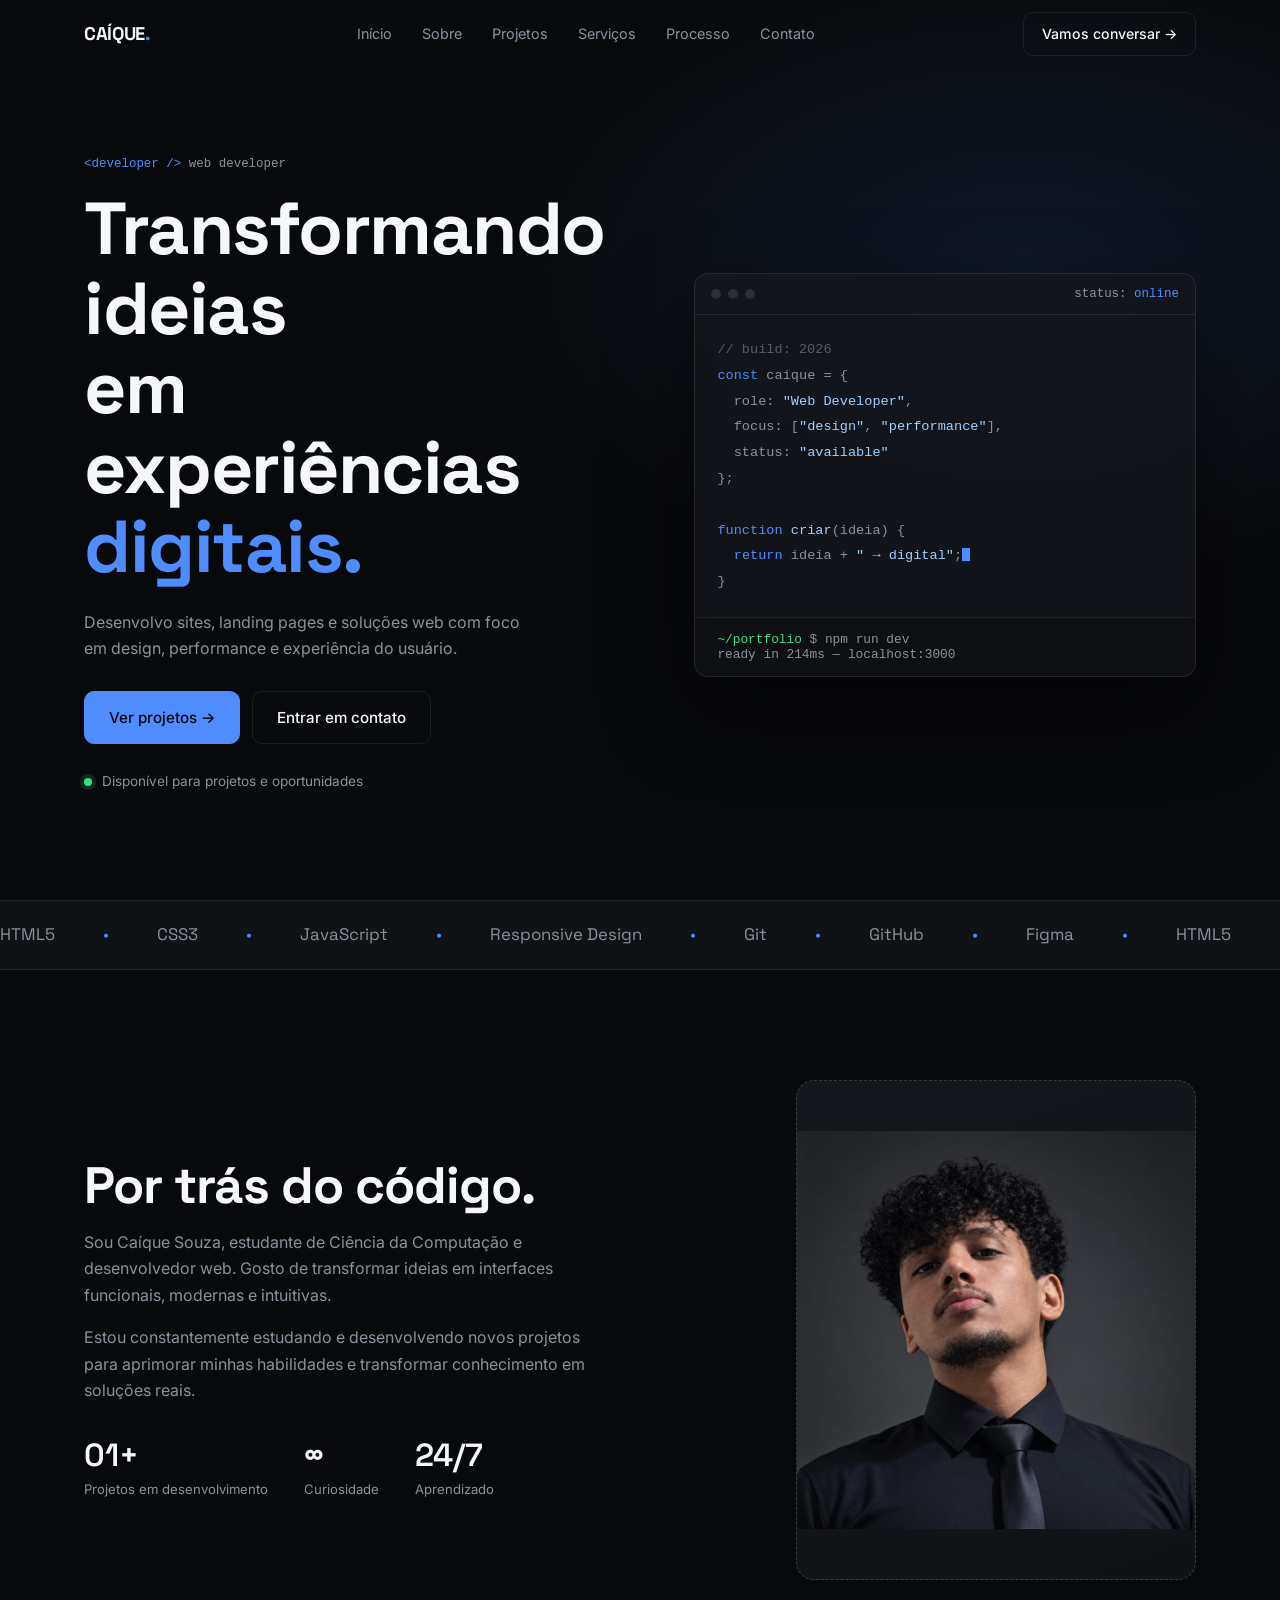
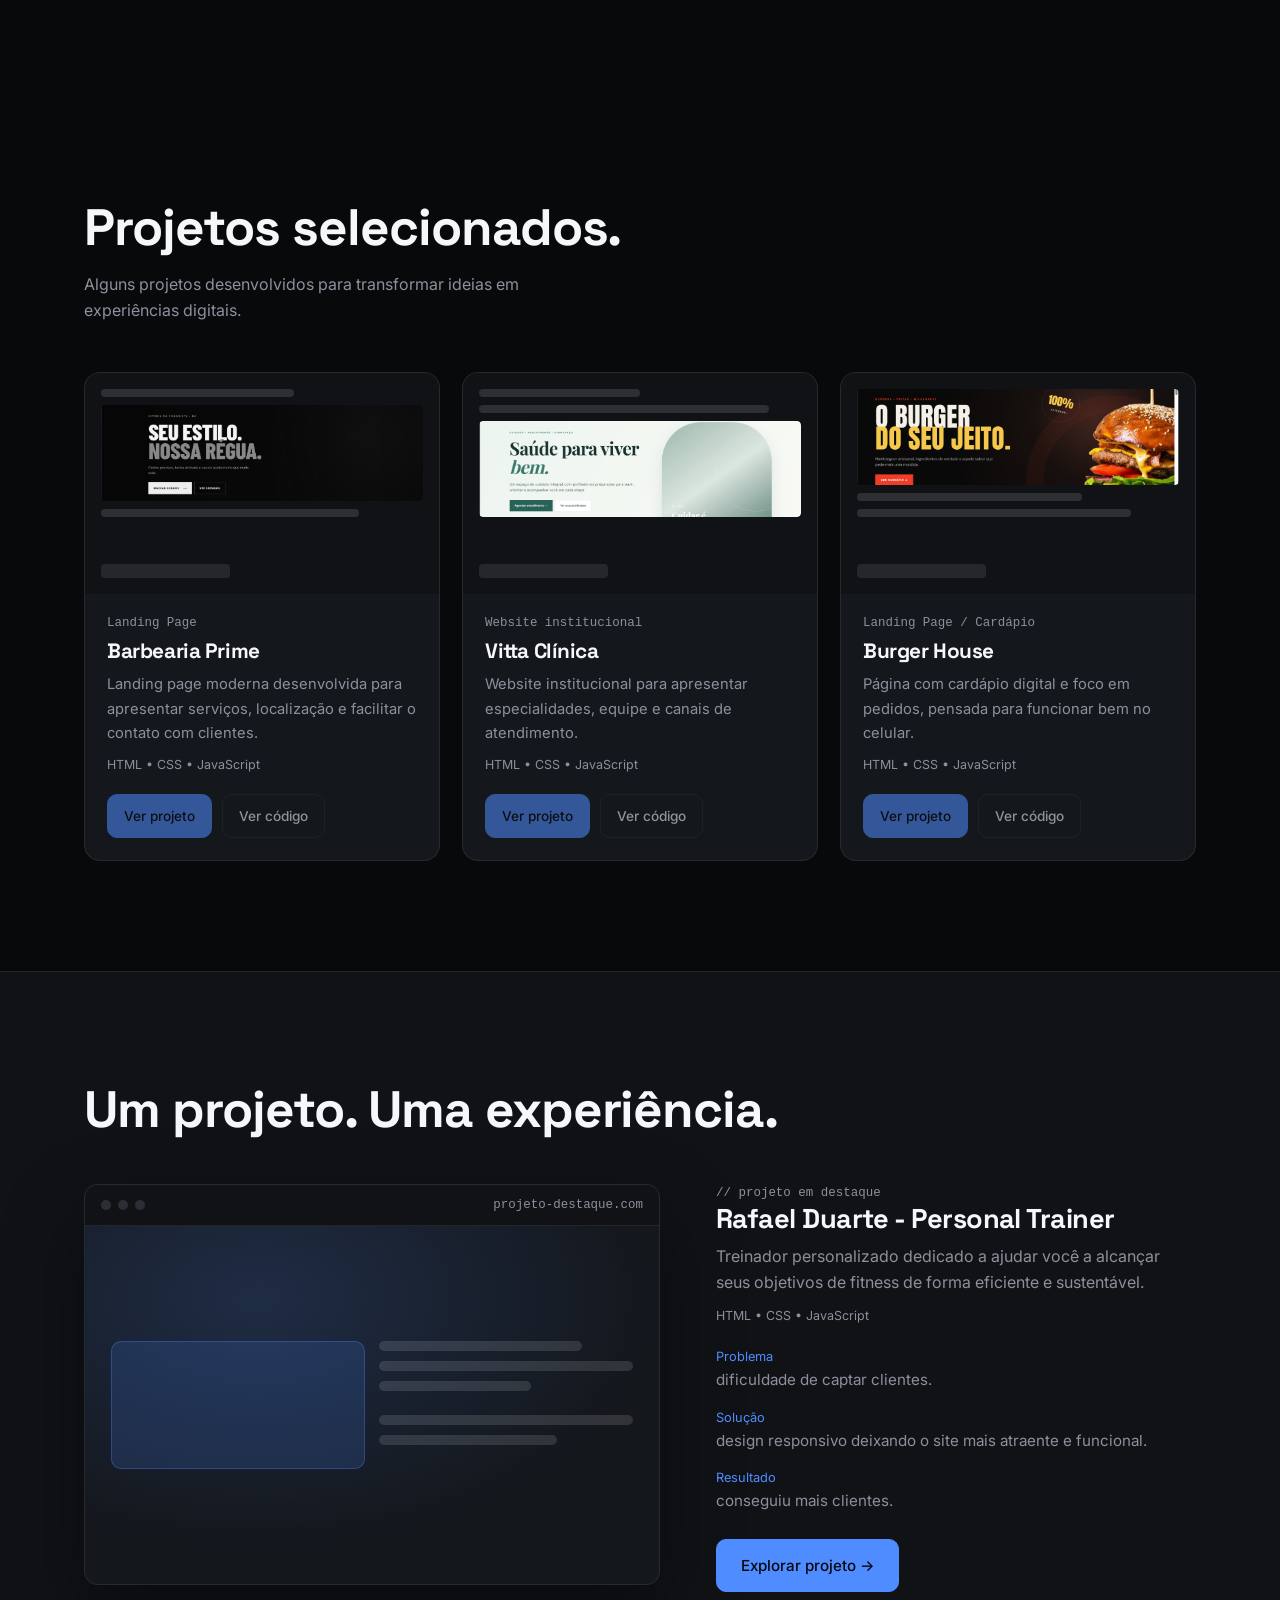
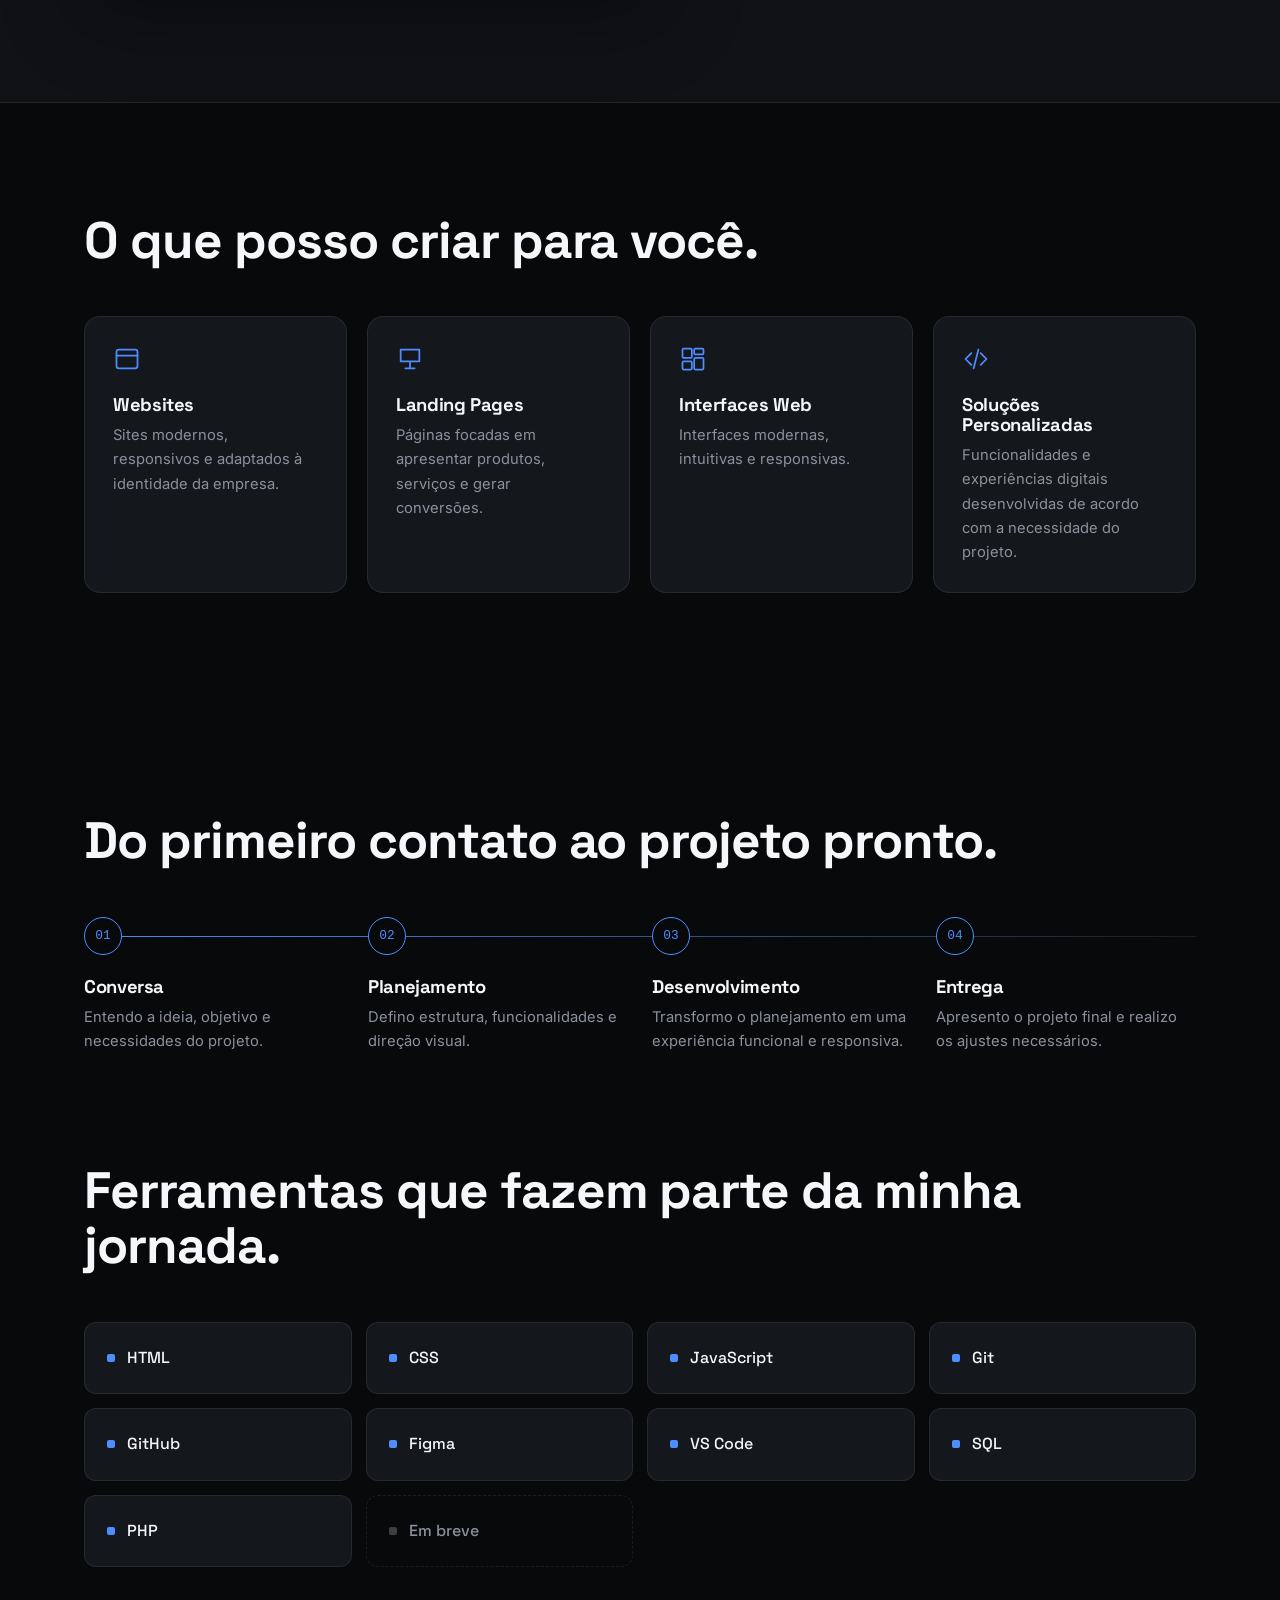
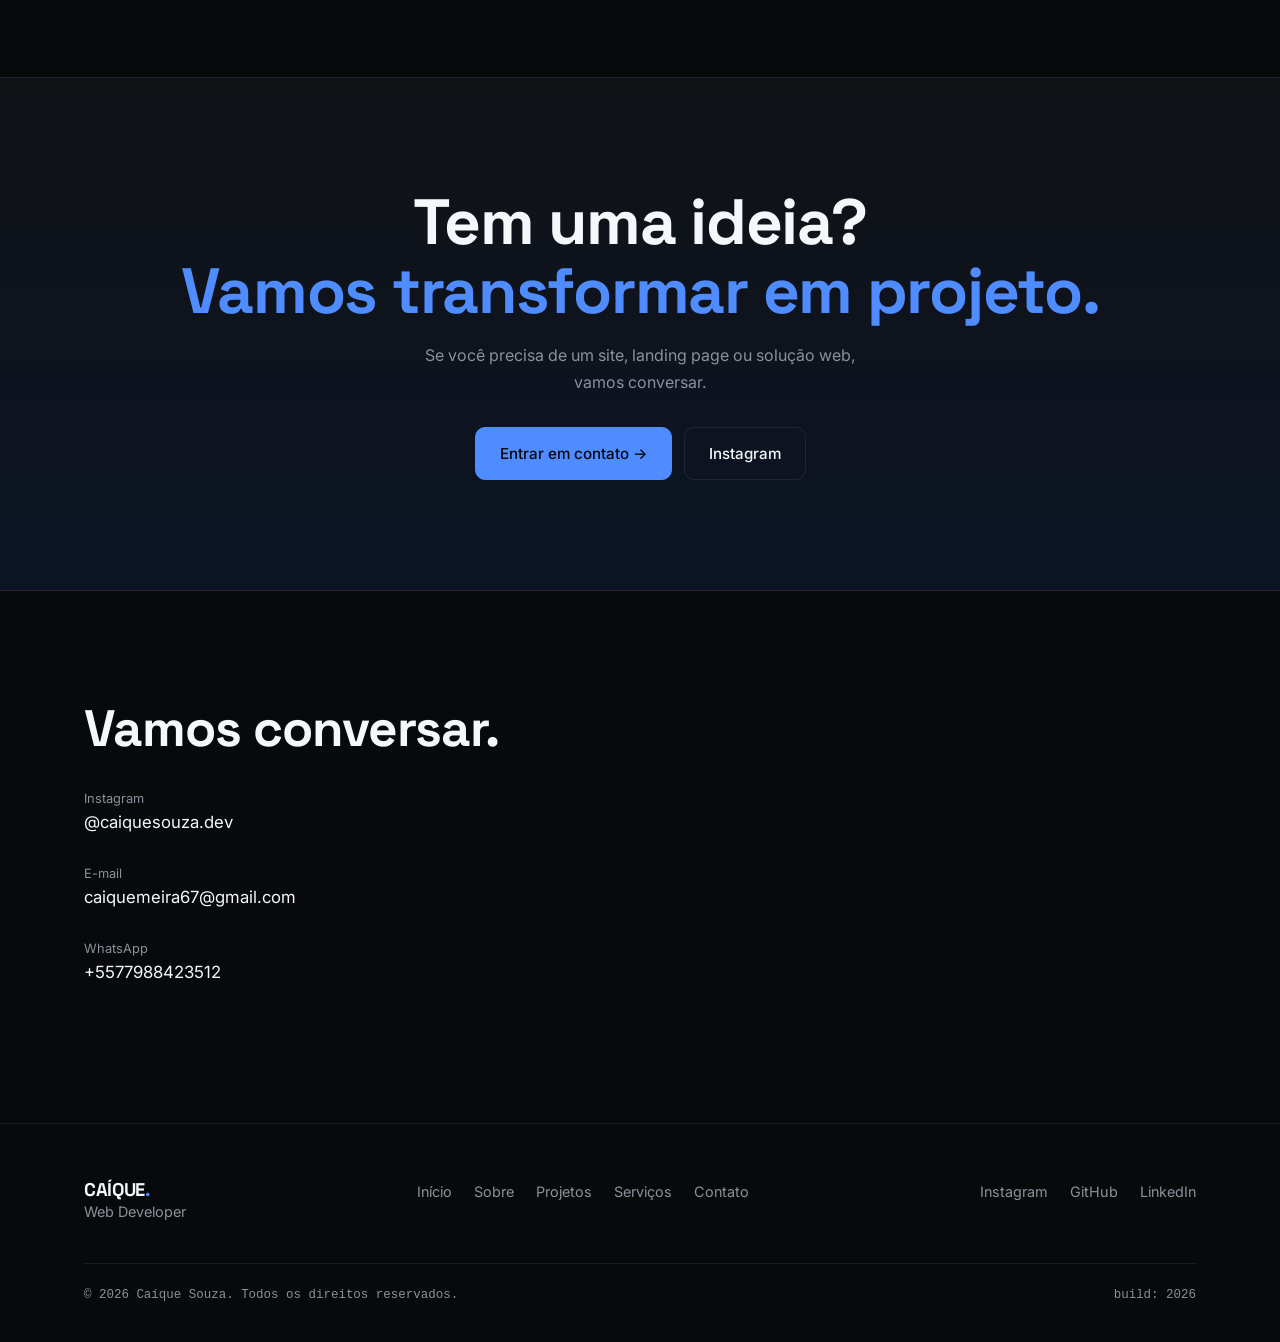
==== index.html @ 66a9c465 "subir" ====
<!DOCTYPE html>
<html lang="pt-BR">
<head>
<meta charset="utf-8">
<meta name="viewport" content="width=device-width, initial-scale=1, viewport-fit=cover">
<title>Caíque Souza | Web Developer</title>
<meta name="description" content="Portfólio de Caíque Souza, desenvolvedor web especializado em sites, landing pages e soluções digitais.">
<meta property="og:title" content="Caíque Souza | Web Developer">
<meta property="og:description" content="Portfólio de Caíque Souza, desenvolvedor web especializado em sites, landing pages e soluções digitais.">
<meta property="og:type" content="website">

<meta property="og:image" content="assets/img/og.png">
<link rel="preconnect" href="https://fonts.googleapis.com">
<link rel="preconnect" href="https://fonts.gstatic.com" crossorigin>
<link href="https://fonts.googleapis.com/css2?family=Inter:wght@400;500&family=Space+Grotesk:wght@500;600;700&display=swap" rel="stylesheet">
<link rel="stylesheet" href="css/style.css">
</head>
<body>


<nav id="nav">
 <div class="wrap nb">
  <a href="#inicio" class="logo">CAÍQUE<i>.</i></a>
  <div class="links" id="links">
   <a class="ul" href="#inicio">Início</a><a class="ul" href="#sobre">Sobre</a><a class="ul" href="#projetos">Projetos</a><a class="ul" href="#servicos">Serviços</a><a class="ul" href="#processo">Processo</a><a class="ul" href="#contato">Contato</a>
  </div>
  <a href="#contato" class="btn nav-cta" style="padding:9px 18px;font-size:.88rem">Vamos conversar →</a>
  <button class="burger" id="bg" aria-label="Abrir menu" aria-expanded="false"><span></span><span></span></button>
 </div>
</nav>

<main>

<header class="hero" id="inicio">
 <div class="wrap hg">
  <div>
   <div class="mono"><b>&lt;developer /&gt;</b> web developer</div>
   <h1>Transformando ideias<br>em experiências<br><em>digitais.</em></h1>
   <p class="l">Desenvolvo sites, landing pages e soluções web com foco em design, performance e experiência do usuário.</p>
   <div class="cta"><a href="#projetos" class="btn p">Ver projetos →</a><a href="#contato" class="btn">Entrar em contato</a></div>
   <div class="st"><span class="dot"></span>Disponível para projetos e oportunidades</div>
  </div>
  <div class="win" id="win" aria-hidden="true">
   <div class="wb"><i></i><i></i><i></i><span class="mono">status: <b>online</b></span></div>
   <pre class="code"><span class="c">// build: 2026</span>
<span class="k">const</span> caique = {
  role: <span class="s">"Web Developer"</span>,
  focus: [<span class="s">"design"</span>, <span class="s">"performance"</span>],
  status: <span class="s">"available"</span>
};

<span class="k">function</span> <span class="s">criar</span>(ideia) {
  <span class="k">return</span> ideia + <span class="s">" → digital"</span>;<span class="caret"></span>
}</pre>
   <div class="term"><b>~/portfolio</b> $ npm run dev<br>ready in 214ms — localhost:3000</div>
  </div>
 </div>
</header>


<div class="mq" aria-hidden="true"><div class="mt" id="mt"><span>HTML5</span><span>CSS3</span><span>JavaScript</span><span>Responsive Design</span><span>Git</span><span>GitHub</span><span>Figma</span></div></div>


<section id="sobre">
 <div class="wrap ag">
  <div class="rv">
   <h2>Por trás do código.</h2>
   <p>Sou Caíque Souza, estudante de Ciência da Computação e desenvolvedor web. Gosto de transformar ideias em interfaces funcionais, modernas e intuitivas.</p>
   <p>Estou constantemente estudando e desenvolvendo novos projetos para aprimorar minhas habilidades e transformar conhecimento em soluções reais.</p>
   
   <div class="nums"><div><b>01+</b><span>Projetos em desenvolvimento</span></div><div><b>∞</b><span>Curiosidade</span></div><div><b>24/7</b><span>Aprendizado</span></div></div>
  </div>
  <div class="ph rv"><img src="img/caique.jpeg" alt="Caíque Souza"></div>
 </div>
</section>


<section id="projetos">
 <div class="wrap">
  <div class="rv"><h2>Projetos selecionados.</h2><p class="sub">Alguns projetos desenvolvidos para transformar ideias em experiências digitais.</p></div>
  
  <div class="pg">
   <article class="pc rv"><div class="pi"><div><i style="width:60%"></i><i><img src="img/barbearia.png" alt="Barbearia Prime"></i><i style="width:80%"></i><i class="a"></i></div></div>
    <div class="pb"><span class="mono">Landing Page</span><h3>Barbearia Prime</h3><p>Landing page moderna desenvolvida para apresentar serviços, localização e facilitar o contato com clientes.</p><span class="tags">HTML • CSS • JavaScript</span>
    <div class="pa"><a href="barbearia/index.html" class="btn p">Ver projeto</a><a href="#" class="btn">Ver código</a></div></div></article>
   <article class="pc rv"><div class="pi"><div><i style="width:50%"></i><i style="width:90%"></i><i><img src="img/clinica-vitta.png" alt="clinica vitta"></i><i class="a"></i></div></div>
    <div class="pb"><span class="mono">Website institucional</span><h3>Vitta Clínica</h3><p>Website institucional para apresentar especialidades, equipe e canais de atendimento.</p><span class="tags">HTML • CSS • JavaScript</span>
    <div class="pa"><a href="vitta clinica/index.html" class="btn p">Ver projeto</a><a href="#" class="btn">Ver código</a></div></div></article>
   <article class="pc rv"><div class="pi"><div><i><img src="img/burger-house.png" alt="Burger House"></i><i style="width:70%"></i><i style="width:85%"></i><i class="a"></i></div></div>
    <div class="pb"><span class="mono">Landing Page / Cardápio</span><h3>Burger House</h3><p>Página com cardápio digital e foco em pedidos, pensada para funcionar bem no celular.</p><span class="tags">HTML • CSS • JavaScript</span>
    <div class="pa"><a href="burger-house/index.html" class="btn p">Ver projeto</a><a href="#" class="btn">Ver código</a></div></div></article>
  </div>
 </div>
</section>


<section class="ft">
 <div class="wrap">
  <h2 class="rv">Um projeto. Uma experiência.</h2>
  <div class="fg rv">
   <div class="fm"><div class="wb"><i></i><i></i><i></i><span class="mono">projeto-destaque.com</span></div>
    <div class="fb"><div class="big"></div><div><i style="width:80%"></i><i></i><i style="width:60%"></i></div><div><i></i><i style="width:70%"></i></div></div></div>
   <div class="fi">
    <span class="mono">// projeto em destaque</span>
    <h3>Rafael Duarte - Personal Trainer</h3>
    <p style="color:var(--tx2)">Treinador personalizado dedicado a ajudar você a alcançar seus objetivos de fitness de forma eficiente e sustentável.</p>
    <p class="tags" style="margin-top:10px">HTML • CSS • JavaScript</p>
    <dl><dt>Problema</dt><dd>dificuldade de captar clientes.</dd><dt>Solução</dt><dd>design responsivo deixando o site mais atraente e funcional.</dd><dt>Resultado</dt><dd>conseguiu mais clientes.</dd></dl>
    <a href="projeto-mostra/index.html" class="btn p">Explorar projeto →</a>
   </div>
  </div>
 </div>
</section>


<section id="servicos">
 <div class="wrap">
  <div class="rv"><h2>O que posso criar para você.</h2><p class="sub"></p></div>
  <div class="sg">
   <div class="sc rv"><svg viewBox="0 0 24 24"><rect x="3" y="4" width="18" height="16" rx="2"/><path d="M3 9h18"/></svg><h3>Websites</h3><p>Sites modernos, responsivos e adaptados à identidade da empresa.</p></div>
   <div class="sc rv"><svg viewBox="0 0 24 24"><path d="M4 4h16v10H4zM8 20h8M12 14v6"/></svg><h3>Landing Pages</h3><p>Páginas focadas em apresentar produtos, serviços e gerar conversões.</p></div>
   <div class="sc rv"><svg viewBox="0 0 24 24"><rect x="3" y="3" width="8" height="8" rx="1"/><rect x="13" y="3" width="8" height="5" rx="1"/><rect x="13" y="11" width="8" height="10" rx="1"/><rect x="3" y="14" width="8" height="7" rx="1"/></svg><h3>Interfaces Web</h3><p>Interfaces modernas, intuitivas e responsivas.</p></div>
   <div class="sc rv"><svg viewBox="0 0 24 24"><path d="M8 7l-5 5 5 5M16 7l5 5-5 5M14 4l-4 16"/></svg><h3>Soluções Personalizadas</h3><p>Funcionalidades e experiências digitais desenvolvidas de acordo com a necessidade do projeto.</p></div>
  </div>
 </div>
</section>


<section id="processo">
 <div class="wrap">
  <h2 class="rv">Do primeiro contato ao projeto pronto.</h2>
  <div class="ps rv">
   <div class="step"><div class="n">01</div><h3>Conversa</h3><p>Entendo a ideia, objetivo e necessidades do projeto.</p></div>
   <div class="step"><div class="n">02</div><h3>Planejamento</h3><p>Defino estrutura, funcionalidades e direção visual.</p></div>
   <div class="step"><div class="n">03</div><h3>Desenvolvimento</h3><p>Transformo o planejamento em uma experiência funcional e responsiva.</p></div>
   <div class="step"><div class="n">04</div><h3>Entrega</h3><p>Apresento o projeto final e realizo os ajustes necessários.</p></div>
  </div>
 </div>
</section>


<section style="padding-top:0">
 <div class="wrap">
  <h2 class="rv">Ferramentas que fazem parte da minha jornada.</h2><p class="sub"></p>
  
  <div class="tg rv">
   <div class="tl">HTML</div><div class="tl">CSS</div><div class="tl">JavaScript</div><div class="tl">Git</div><div class="tl">GitHub</div><div class="tl">Figma</div><div class="tl">VS Code</div><div class="tl">SQL</div><div class="tl">PHP</div><div class="tl soon">Em breve</div>
  </div>
 </div>
</section>


<section class="bc">
 <div class="wrap rv">
  <h2>Tem uma ideia?<br><span>Vamos transformar em projeto.</span></h2>
  <p>Se você precisa de um site, landing page ou solução web, vamos conversar.</p>
  <div class="cta"><a href="#contato" class="btn p">Entrar em contato →</a><a href="https://www.instagram.com/caiquesouza.dev/" class="btn" target="_blank" rel="noopener">Instagram</a></div>
 </div>
</section>


<section id="contato">
 <div class="wrap cg">
  <div class="rv ci">
   <h2>Vamos conversar.</h2><p class="sub" style="margin-bottom:32px"></p>
   <div><small>Instagram</small><a class="ul" href="https://instagram.com/caiquesouza.dev" target="_blank" rel="noopener">@caiquesouza.dev</a></div>
   <div><small>E-mail</small><a class="ul" href="mailto:caiquemeira67@gmail.com">caiquemeira67@gmail.com</a></div>
   <div><small>WhatsApp</small><a class="ul" href="https://wa.me/5577988423512?text=Oi%20Dev!%20Tudo%20bem%3F%20Vi%20seu%20trabalho%20e%20quero%20saber%20mais%20sobre%20seus%20servi%C3%A7os" target="_blank" rel="noopener">+5577988423512</a></div>
  </div>
 </div>
</section>
</main>


<footer>
 <div class="wrap">
  <div class="fo">
   <div><div class="logo">CAÍQUE<i style="color:var(--ac);font-style:normal">.</i></div><p>Web Developer</p></div>
   <div class="fl"><a class="ul" href="#inicio">Início</a><a class="ul" href="#sobre">Sobre</a><a class="ul" href="#projetos">Projetos</a><a class="ul" href="#servicos">Serviços</a><a class="ul" href="#contato">Contato</a></div>
   <div class="fl"><a class="ul" href="https://instagram.com/caiquesouza.dev" target="_blank" rel="noopener">Instagram</a><a class="ul" href="https://github.com/ghost7cz" target="_blank" rel="noopener">GitHub</a><a class="ul" href="https://www.linkedin.com/in/caique-souza-36062022b/" target="_blank" rel="noopener">LinkedIn</a></div>
  </div>
  <div class="cp mono"><span>© 2026 Caíque Souza. Todos os direitos reservados.</span><span>build: 2026</span></div>
 </div>
</footer>

<script src="js/main.js" defer></script>
</body>
</html>
---- css/style.css ----
:root {
  --bg: #08090b;
  --bg2: #101216;
  --card: #14171c;
  --tx: #f5f7fa;
  --tx2: #8b919c;
  --ac: #4f8cff;
  --bd: rgba(255, 255, 255, 0.08);
  --pt: env(safe-area-inset-top, 0px);
  --pb: env(safe-area-inset-bottom, 0px);
}

* {
  box-sizing: border-box;
  margin: 0;
}

html {
  scroll-behavior: smooth;
  scroll-padding-top: 80px;
  height: 100%;
}

body {
  background: var(--bg);
  color: var(--tx);
  font: 400 16px/1.65 Inter, system-ui, sans-serif;
  overflow-x: hidden;
  padding-bottom: var(--pb);
}

h1,
h2,
h3,
.logo {
  font-family: 'Space Grotesk', Inter, sans-serif;
  letter-spacing: -0.02em;
  line-height: 1.08;
}

a {
  color: inherit;
  text-decoration: none;
}

:focus-visible {
  outline: 2px solid var(--ac);
  outline-offset: 3px;
}

.wrap {
  max-width: 1160px;
  margin: 0 auto;
  padding: 0 24px;
}

section {
  padding: 110px 0;
}

h2 {
  font-size: clamp(2rem, 4.5vw, 3.2rem);
  margin-bottom: 16px;
}

.sub {
  color: var(--tx2);
  max-width: 520px;
  margin-bottom: 48px;
}

.mono {
  font: 500 0.78rem 'Courier New', monospace;
  color: var(--tx2);
}

.mono b {
  color: var(--ac);
  font-weight: 500;
}

.ul {
  position: relative;
}

.ul:after {
  content: "";
  position: absolute;
  left: 0;
  bottom: -3px;
  height: 1px;
  width: 100%;
  background: var(--ac);
  transform: scaleX(0);
  transform-origin: left;
  transition: transform 0.3s;
}

.ul:hover:after {
  transform: scaleX(1);
}

.btn {
  display: inline-flex;
  justify-content: center;
  align-items: center;
  padding: 13px 24px;
  border-radius: 10px;
  font-weight: 500;
  font-size: 0.95rem;
  border: 1px solid var(--bd);
  transition: 0.25s;
  cursor: pointer;
  background: none;
  color: var(--tx);
  font-family: inherit;
}

.btn:hover {
  border-color: rgba(255, 255, 255, 0.25);
  transform: translateY(-2px);
}

.btn.p {
  background: var(--ac);
  border-color: var(--ac);
  color: #06080c;
}

.btn.p:hover {
  box-shadow: 0 8px 28px rgba(79, 140, 255, 0.3);
}

nav {
  position: fixed;
  inset: 0 0 auto;
  z-index: 50;
  padding-top: var(--pt);
  transition: 0.3s;
}

nav.s {
  background: rgba(8, 9, 11, 0.72);
  backdrop-filter: blur(14px);
  -webkit-backdrop-filter: blur(14px);
  border-bottom: 1px solid var(--bd);
}

.nb {
  display: flex;
  align-items: center;
  justify-content: space-between;
  height: 68px;
}

.logo {
  font-weight: 700;
  font-size: 1.15rem;
}

.logo i {
  color: var(--ac);
  font-style: normal;
}

.links {
  display: flex;
  gap: 30px;
  font-size: 0.9rem;
  color: var(--tx2);
}

.links a:hover {
  color: var(--tx);
}

.burger {
  display: none;
  background: none;
  border: 0;
  width: 40px;
  height: 40px;
  cursor: pointer;
  position: relative;
}

.burger span {
  position: absolute;
  left: 9px;
  right: 9px;
  height: 2px;
  background: var(--tx);
  transition: 0.3s;
}

.burger span:nth-child(1) {
  top: 14px;
}

.burger span:nth-child(2) {
  top: 24px;
}

.open .burger span:nth-child(1) {
  top: 19px;
  transform: rotate(45deg);
}

.open .burger span:nth-child(2) {
  top: 19px;
  transform: rotate(-45deg);
}

.hero {
  min-height: 100svh;
  display: flex;
  align-items: center;
  padding: 120px 0 70px;
  position: relative;
  background: radial-gradient(60% 50% at 80% 30%, rgba(79, 140, 255, 0.12), transparent 70%);
}

.hg {
  display: grid;
  grid-template-columns: 1.05fr 0.95fr;
  gap: 56px;
  align-items: center;
}

.hero h1 {
  font-size: clamp(2.05rem, 8.5vw, 4.6rem);
  margin: 18px 0 22px;
}

.hero h1 em {
  font-style: normal;
  color: var(--ac);
}

.hero p.l {
  color: var(--tx2);
  max-width: 460px;
  margin-bottom: 30px;
}

.cta {
  display: flex;
  gap: 12px;
  flex-wrap: wrap;
  margin-bottom: 26px;
}

.st {
  display: flex;
  align-items: center;
  gap: 10px;
  font-size: 0.85rem;
  color: var(--tx2);
}

.dot {
  width: 8px;
  height: 8px;
  border-radius: 50%;
  background: #3ddc84;
  box-shadow: 0 0 0 4px rgba(61, 220, 132, 0.15);
}

.win {
  background: rgba(20, 23, 28, 0.8);
  border: 1px solid var(--bd);
  border-radius: 14px;
  backdrop-filter: blur(10px);
  box-shadow: 0 30px 80px rgba(0, 0, 0, 0.5);
  overflow: hidden;
  transition: transform 0.2s;
}

.wb {
  display: flex;
  align-items: center;
  gap: 7px;
  padding: 13px 16px;
  border-bottom: 1px solid var(--bd);
}

.wb i {
  width: 10px;
  height: 10px;
  border-radius: 50%;
  background: #2a2e36;
}

.wb .mono {
  margin-left: auto;
}

.code {
  padding: 22px;
  font: 0.85rem/1.9 'Courier New', monospace;
  color: var(--tx2);
}

.code .k {
  color: var(--ac);
}

.code .s {
  color: #9fd0ff;
}

.code .c {
  color: #555c68;
}

.caret {
  display: inline-block;
  width: 8px;
  height: 1em;
  background: var(--ac);
  vertical-align: -2px;
  animation: bl 1.1s steps(1) infinite;
}

@keyframes bl {
  50% {
    opacity: 0;
  }
}

.term {
  border-top: 1px solid var(--bd);
  padding: 14px 22px;
  font: 0.8rem 'Courier New', monospace;
  color: var(--tx2);
  background: rgba(0, 0, 0, 0.25);
}

.term b {
  color: #3ddc84;
  font-weight: 500;
}

.mq {
  border-block: 1px solid var(--bd);
  overflow: hidden;
  padding: 20px 0;
  background: var(--bg2);
}

.mt {
  display: flex;
  width: max-content;
  gap: 48px;
  animation: mv 40s linear infinite;
  color: var(--tx2);
  font-family: 'Space Grotesk', sans-serif;
  font-size: 1.05rem;
  white-space: nowrap;
}

.mt span:after {
  content: '•';
  margin-left: 48px;
  color: var(--ac);
}

@keyframes mv {
  to {
    transform: translateX(-50%);
  }
}

.ag {
  display: grid;
  grid-template-columns: 1fr 1fr;
  gap: 64px;
  align-items: center;
}

.ag p {
  color: var(--tx2);
  margin-bottom: 16px;
  max-width: 520px;
}

.nums {
  display: flex;
  gap: 36px;
  margin-top: 32px;
  flex-wrap: wrap;
}

.nums b {
  display: block;
  font: 600 2rem 'Space Grotesk', sans-serif;
}

.nums span {
  font-size: 0.82rem;
  color: var(--tx2);
}

.ph {
  aspect-ratio: 4/5;
  border: 1px dashed rgba(255, 255, 255, 0.16);
  border-radius: 18px;
  display: grid;
  place-items: center;
  background: linear-gradient(160deg, var(--card), var(--bg2));
  color: var(--tx2);
  font-family: 'Courier New', monospace;
  font-size: 0.9rem;
  max-width: 400px;
  margin-left: auto;
  width: 100%;
}

.pg {
  display: grid;
  grid-template-columns: repeat(3, 1fr);
  gap: 22px;
}

.pc {
  background: var(--card);
  border: 1px solid var(--bd);
  border-radius: 16px;
  overflow: hidden;
  transition: transform 0.35s, border-color 0.35s;
  display: flex;
  flex-direction: column;
}

.pc:hover {
  transform: translateY(-6px);
  border-color: rgba(79, 140, 255, 0.4);
}

.pi {
  aspect-ratio: 16/10;
  overflow: hidden;
  background: var(--bg2);
}

.pi div {
  width: 100%;
  height: 100%;
  transition: transform 0.6s;
  padding: 16px;
  display: flex;
  flex-direction: column;
  gap: 8px;
}

.pc:hover .pi div {
  transform: scale(1.06);
}

.pi i {
  display: block;
  height: 8px;
  border-radius: 4px;
  background: rgba(255, 255, 255, 0.12);
}

.pi i:has(img) {
  height: clamp(64px, 8vw, 96px);
  overflow: hidden;
  background: var(--bg2);
}

.pi i img {
  display: block;
  width: 100%;
  height: 100%;
  object-fit: cover;
  object-position: center;
  border-radius: inherit;
}

.pi i.a {
  background: #51545952;
  width: 40%;
  height: 14px;
  margin-top: auto;
}

.pb {
  padding: 22px;
  display: flex;
  flex-direction: column;
  gap: 10px;
  flex: 1;
}

.pb h3 {
  font-size: 1.3rem;
}

.pb p {
  color: var(--tx2);
  font-size: 0.92rem;
}

.tags {
  font-size: 0.78rem;
  color: var(--tx2);
}

.pa {
  display: flex;
  gap: 10px;
  margin-top: auto;
  padding-top: 8px;
  opacity: 0.55;
  transition: 0.3s;
}

.pc:hover .pa,
.pc:focus-within .pa {
  opacity: 1;
}

.pa .btn {
  padding: 9px 16px;
  font-size: 0.85rem;
}

.ft {
  background: var(--bg2);
  border-block: 1px solid var(--bd);
}

.fg {
  display: grid;
  grid-template-columns: 1.2fr 1fr;
  gap: 56px;
  align-items: center;
  margin-top: 40px;
}

.fm {
  border: 1px solid var(--bd);
  border-radius: 14px;
  background: var(--card);
  overflow: hidden;
  box-shadow: 0 30px 80px rgba(0, 0, 0, 0.4);
}

.fm .wb {
  background: var(--bg2);
}

.fb {
  aspect-ratio: 16/10;
  padding: 26px;
  display: grid;
  grid-template-columns: 1fr 1fr;
  gap: 14px;
  align-content: center;
  background: radial-gradient(70% 70% at 30% 20%, rgba(79, 140, 255, 0.18), transparent);
}

.fb i {
  height: 10px;
  border-radius: 5px;
  background: rgba(255, 255, 255, 0.12);
  display: block;
  margin-bottom: 10px;
}

.fb .big {
  grid-row: span 3;
  background: rgba(79, 140, 255, 0.16);
  border: 1px solid rgba(79, 140, 255, 0.3);
  border-radius: 10px;
  height: 100%;
  min-height: 120px;
}

.fi h3 {
  font-size: 1.7rem;
  margin-bottom: 10px;
}

.fi dl {
  margin: 20px 0 26px;
}

.fi dt {
  font-size: 0.8rem;
  color: var(--ac);
  margin-top: 14px;
}

.fi dd {
  color: var(--tx2);
  font-size: 0.95rem;
}

.sg {
  display: grid;
  grid-template-columns: repeat(4, 1fr);
  gap: 20px;
}

.sc {
  padding: 28px;
  background: var(--card);
  border: 1px solid var(--bd);
  border-radius: 16px;
  transition: 0.3s;
}

.sc:hover {
  border-color: rgba(79, 140, 255, 0.4);
}

.sc svg {
  width: 28px;
  height: 28px;
  stroke: var(--ac);
  fill: none;
  stroke-width: 1.5;
  stroke-linecap: round;
  stroke-linejoin: round;
  margin-bottom: 22px;
}

.sc h3 {
  font-size: 1.15rem;
  margin-bottom: 8px;
}

.sc p {
  color: var(--tx2);
  font-size: 0.92rem;
}

.ps {
  display: grid;
  grid-template-columns: repeat(4, 1fr);
  gap: 24px;
  position: relative;
  margin-top: 48px;
}

.ps:before {
  content: "";
  position: absolute;
  top: 19px;
  left: 0;
  right: 0;
  height: 1px;
  background: linear-gradient(90deg, var(--ac), var(--bd));
}

.step {
  position: relative;
}

.step .n {
  width: 38px;
  height: 38px;
  border-radius: 50%;
  background: var(--bg);
  border: 1px solid var(--ac);
  display: grid;
  place-items: center;
  font: 0.8rem 'Courier New', monospace;
  color: var(--ac);
  margin-bottom: 22px;
  position: relative;
}

.step h3 {
  font-size: 1.15rem;
  margin-bottom: 8px;
}

.step p {
  color: var(--tx2);
  font-size: 0.92rem;
}

.tg {
  display: grid;
  grid-template-columns: repeat(4, 1fr);
  gap: 14px;
}

.tl {
  padding: 22px;
  border: 1px solid var(--bd);
  border-radius: 12px;
  background: var(--card);
  font-family: 'Space Grotesk', sans-serif;
  font-weight: 500;
  display: flex;
  align-items: center;
  gap: 12px;
  transition: 0.25s;
}

.tl:hover {
  border-color: rgba(79, 140, 255, 0.4);
  transform: translateY(-3px);
}

.tl:before {
  content: "";
  width: 8px;
  height: 8px;
  border-radius: 2px;
  background: var(--ac);
}

.tl.soon {
  border-style: dashed;
  color: var(--tx2);
  background: none;
}

.tl.soon:before {
  background: var(--tx2);
  opacity: 0.4;
}

.bc {
  background: linear-gradient(180deg, var(--bg2), #0c1424);
  text-align: center;
  border-block: 1px solid var(--bd);
}

.bc h2 {
  font-size: clamp(2.2rem, 5.5vw, 4rem);
}

.bc h2 span {
  color: var(--ac);
}

.bc p {
  color: var(--tx2);
  margin: 0 auto 32px;
  max-width: 440px;
}

.bc .cta {
  justify-content: center;
  margin: 0;
}

.cg {
  display: grid;
  grid-template-columns: 0.9fr 1.1fr;
  gap: 64px;
}

.ci div {
  margin-bottom: 26px;
}

.ci small {
  display: block;
  color: var(--tx2);
  font-size: 0.8rem;
}

.ci a,
.ci span {
  font-size: 1.05rem;
  overflow-wrap: anywhere;
}

form {
  display: grid;
  gap: 16px;
}

.fr {
  display: grid;
  grid-template-columns: 1fr 1fr;
  gap: 16px;
}

label {
  display: grid;
  gap: 7px;
  font-size: 0.85rem;
  color: var(--tx2);
}

input,
textarea {
  width: 100%;
  background: var(--card);
  border: 1px solid var(--bd);
  border-radius: 10px;
  padding: 13px 15px;
  color: var(--tx);
  font: inherit;
  font-size: 1rem;
}

input:focus,
textarea:focus {
  outline: none;
  border-color: var(--ac);
  box-shadow: 0 0 0 3px rgba(79, 140, 255, 0.15);
}

textarea {
  min-height: 130px;
  resize: vertical;
}

#ok {
  color: #3ddc84;
  font-size: 0.9rem;
  min-height: 1.4em;
}

footer {
  border-top: 1px solid var(--bd);
  padding: 56px 0 40px;
}

.fo {
  display: flex;
  justify-content: space-between;
  gap: 32px;
  flex-wrap: wrap;
}

.fo p {
  color: var(--tx2);
  font-size: 0.9rem;
}

.fl {
  display: flex;
  gap: 22px;
  flex-wrap: wrap;
  color: var(--tx2);
  font-size: 0.9rem;
}

.fl a:hover {
  color: var(--tx);
}

.cp {
  margin-top: 40px;
  padding-top: 24px;
  border-top: 1px solid var(--bd);
  display: flex;
  justify-content: space-between;
  flex-wrap: wrap;
  gap: 8px;
}

.rv {
  opacity: 0;
  transform: translateY(22px);
  transition: opacity 0.8s, transform 0.8s;
}

.rv.in {
  opacity: 1;
  transform: none;
}

@media (max-width: 960px) {
  .links,
  .nav-cta {
    display: none;
  }

  .burger {
    display: block;
  }

  .open .links {
    display: flex;
    flex-direction: column;
    position: absolute;
    top: calc(68px + var(--pt));
    left: 0;
    right: 0;
    background: rgba(8, 9, 11, 0.96);
    backdrop-filter: blur(14px);
    padding: 12px 24px 24px;
    gap: 0;
    border-bottom: 1px solid var(--bd);
  }

  .open .links a {
    padding: 14px 0;
    border-bottom: 1px solid var(--bd);
    font-size: 1.05rem;
  }

  section {
    padding: 80px 0;
  }

  .hg,
  .ag,
  .fg,
  .cg {
    grid-template-columns: 1fr;
    gap: 40px;
  }

  .pg {
    grid-template-columns: 1fr;
  }

  .sg,
  .tg {
    grid-template-columns: 1fr 1fr;
  }

  .ps {
    grid-template-columns: 1fr;
    gap: 28px;
  }

  .ps:before {
    top: 0;
    bottom: 0;
    left: 19px;
    right: auto;
    width: 1px;
    height: auto;
    background: linear-gradient(var(--ac), var(--bd));
  }

  .step {
    padding-left: 64px;
  }

  .step .n {
    position: absolute;
    left: 0;
    top: 0;
    margin: 0;
  }

  .ph {
    margin: 0;
    max-width: none;
    aspect-ratio: 4/3;
  }

  .cta .btn {
    flex: 1 1 100%;
  }

  .hero .cta {
    flex-direction: column;
  }

  .hero .cta .btn {
    width: 100%;
  }

  .nums {
    grid-template-columns: 1fr;
  }

  .fr {
    grid-template-columns: 1fr;
  }

  .pa {
    opacity: 1;
  }
}

@media (max-width: 520px) {
  .wrap {
    padding: 0 20px;
  }

  .hero {
    padding-top: 104px;
  }

  .hero h1 {
    font-size: clamp(2.4rem, 14vw, 3.5rem);
  }

  .logo {
    font-size: 1.05rem;
  }

  .st,
  .fl,
  .fo,
  .cp {
    gap: 12px;
  }

  .sg,
  .tg {
    grid-template-columns: 1fr;
  }
}

@media (prefers-reduced-motion: reduce) {
  * {
    animation: none !important;
    transition: none !important;
  }

  .rv {
    opacity: 1;
    transform: none;
  }

  html {
    scroll-behavior: auto;
  }
}

img,
svg,
video {
  display: block;
  max-width: 100%;
  height: auto;
}

img {
  object-fit: cover;
}

.btn {
  min-height: 44px;
}

.code {
  overflow-x: auto;
  white-space: pre;
  -webkit-overflow-scrolling: touch;
}

.hero h1,
h2,
h3 {
  overflow-wrap: break-word;
}

@media (min-width: 1400px) {
  .wrap {
    max-width: 1280px;
  }
}

@media (min-width: 641px) and (max-width: 960px) {
  .pg {
    grid-template-columns: repeat(2, 1fr);
  }

  .pg .pc:last-child {
    grid-column: span 2;
  }

  .tg {
    grid-template-columns: repeat(4, 1fr);
  }

  .hero {
    min-height: auto;
    padding: 130px 0 90px;
  }
}

@media (max-width: 960px) {
  .open .links {
    max-height: calc(100svh - 68px - var(--pt));
    overflow-y: auto;
  }

  .ph {
    max-height: 340px;
  }

  .fo {
    flex-direction: column;
  }
}

@media (max-width: 640px) {
  section {
    padding: 64px 0;
  }

  .hero {
    padding: 104px 0 56px;
    min-height: auto;
  }

  .cta {
    flex-direction: column;
  }

  .cta .btn {
    width: 100%;
  }

  .hero .cta {
    width: min(100%, 320px);
  }

  .hg {
    gap: 36px;
  }

  .code {
    padding: 16px;
    font-size: 0.76rem;
  }

  .term {
    padding: 12px 16px;
    font-size: 0.72rem;
  }

  .tg {
    grid-template-columns: 1fr 1fr;
  }

  .tl {
    padding: 16px;
    font-size: 0.92rem;
  }

  .nums {
    gap: 24px;
  }

  .cp {
    flex-direction: column;
  }

  .pb,
  .sc {
    padding: 20px;
  }

  .tc,
  .pb,
  .sc,
  .step,
  .frm,
  .ph {
    width: 100%;
  }

  .sub {
    margin-bottom: 32px;
  }
}

@media (max-width: 380px) {
  .wrap {
    padding: 0 16px;
  }

  .sg {
    grid-template-columns: 1fr;
  }

  .code {
    font-size: 0.7rem;
  }

  .logo {
    font-size: 1.05rem;
  }
}

@media (max-height: 500px) and (orientation: landscape) {
  .hero {
    min-height: auto;
    padding: 96px 0 48px;
  }
}
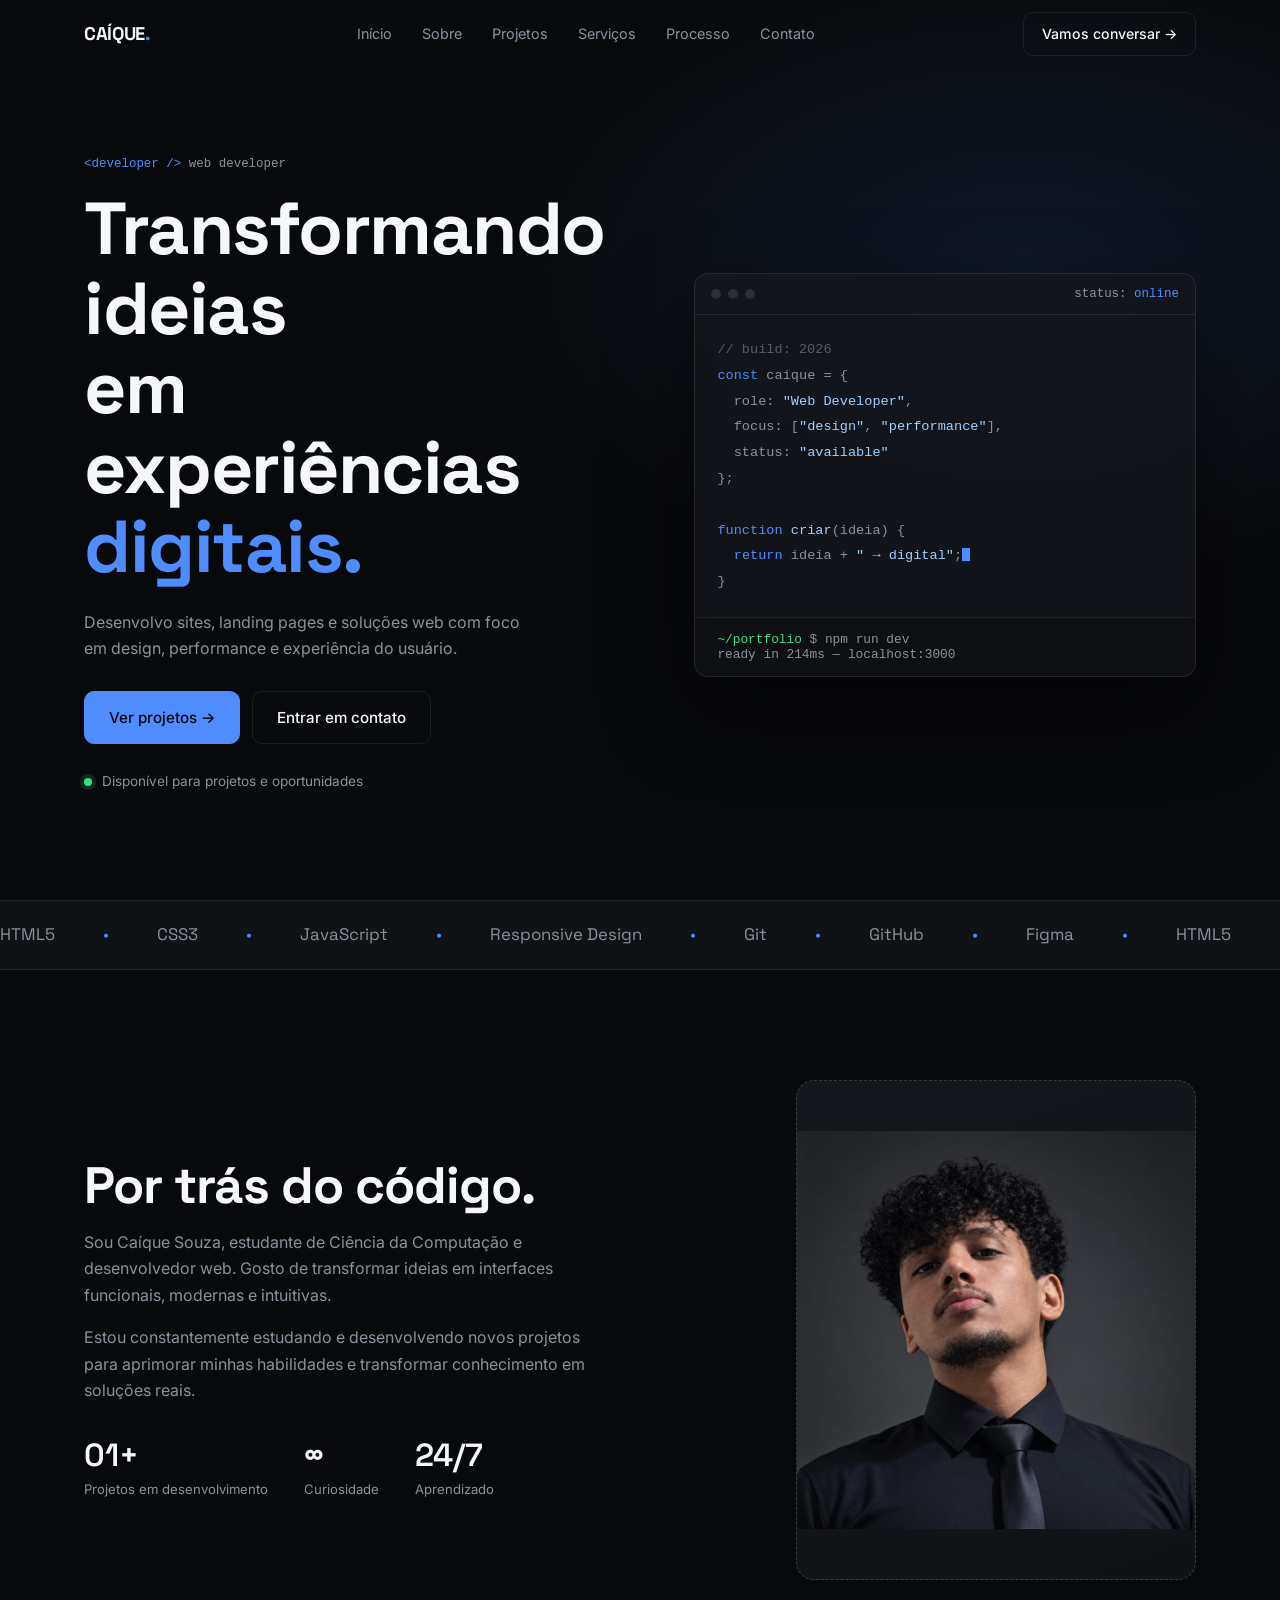
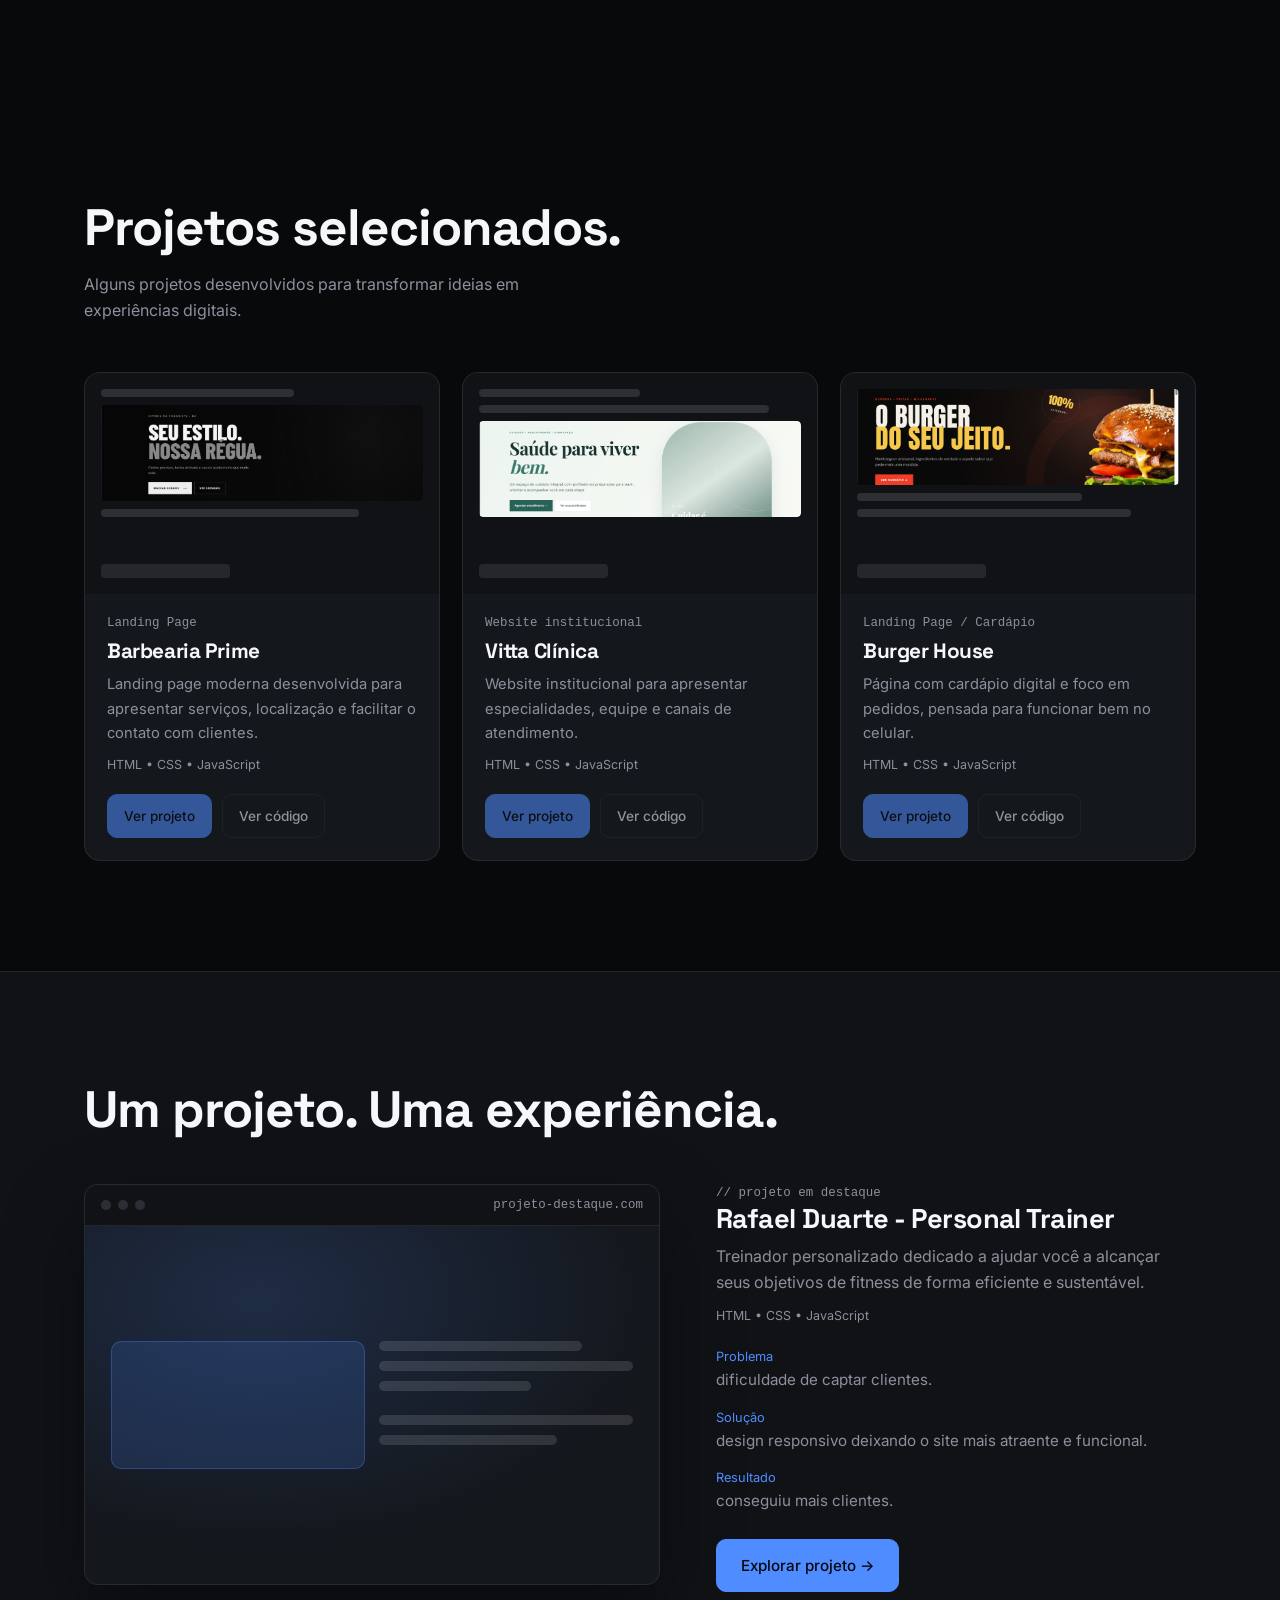
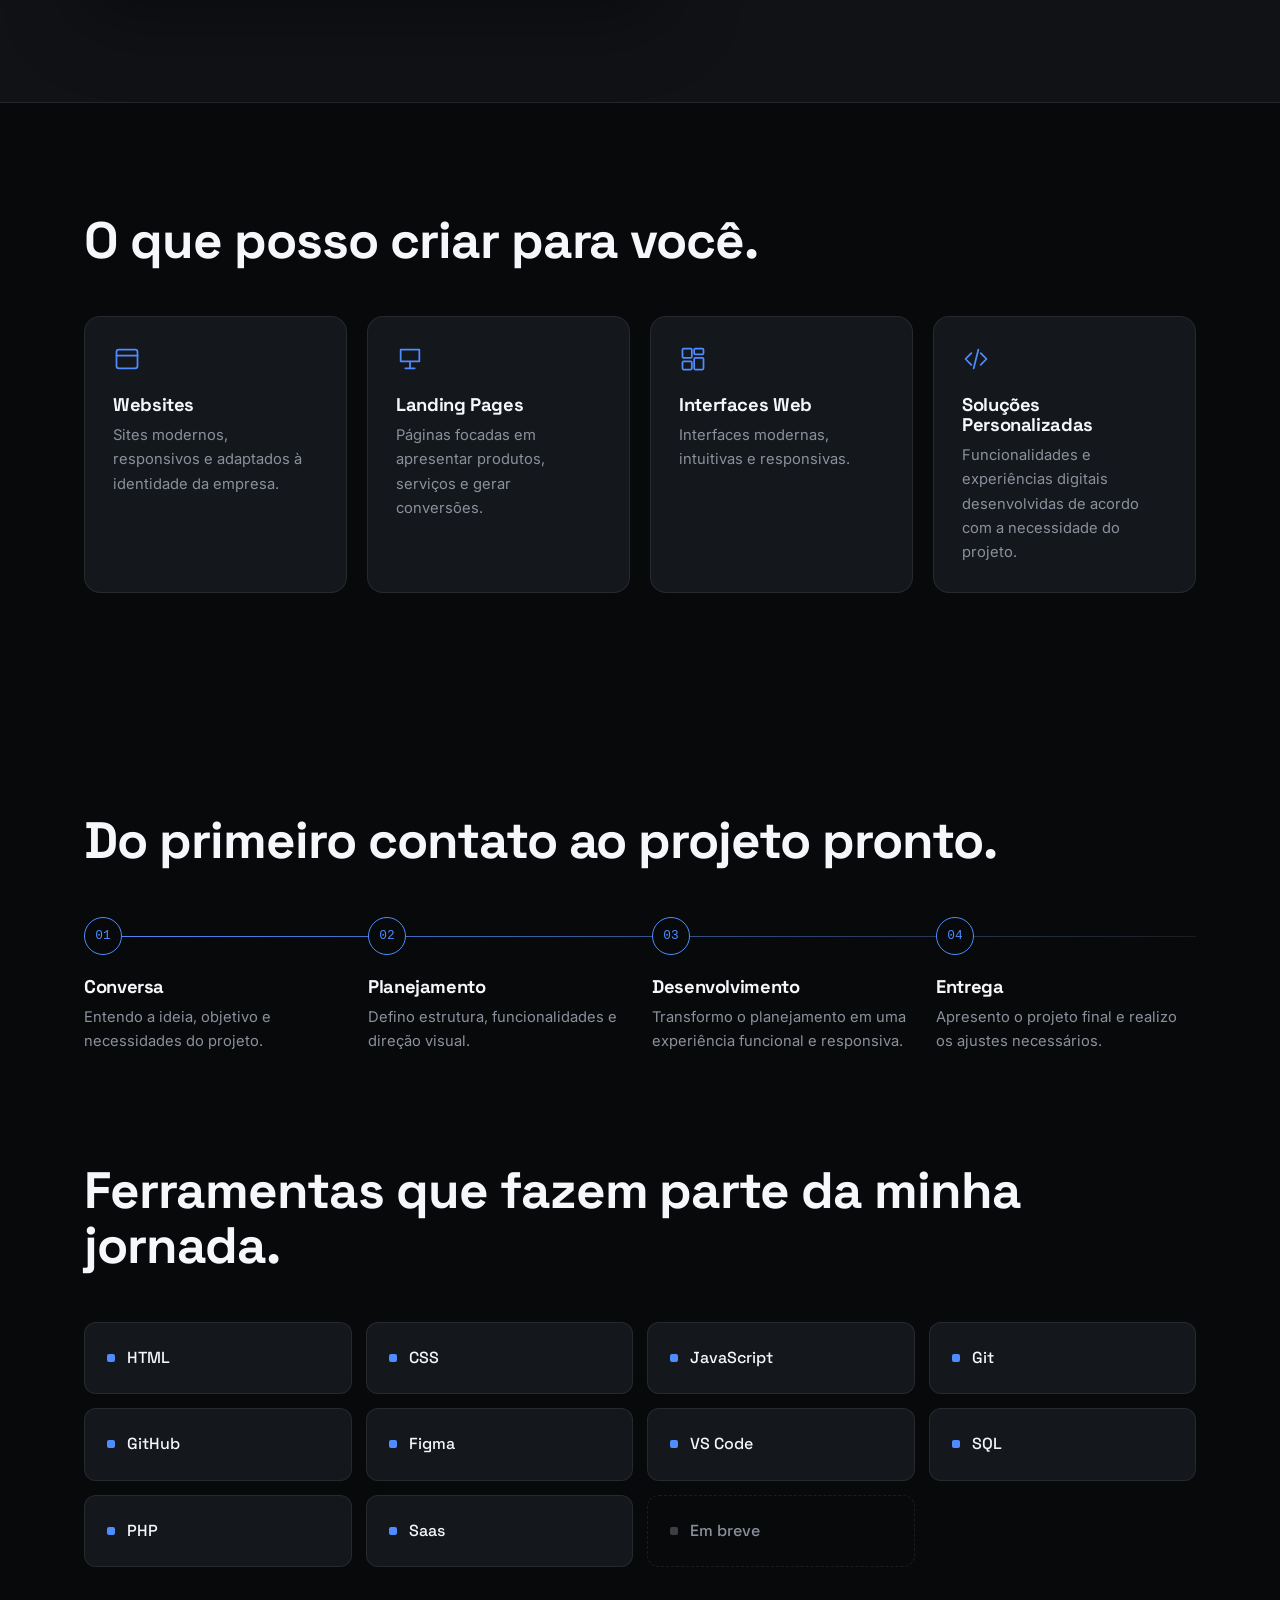
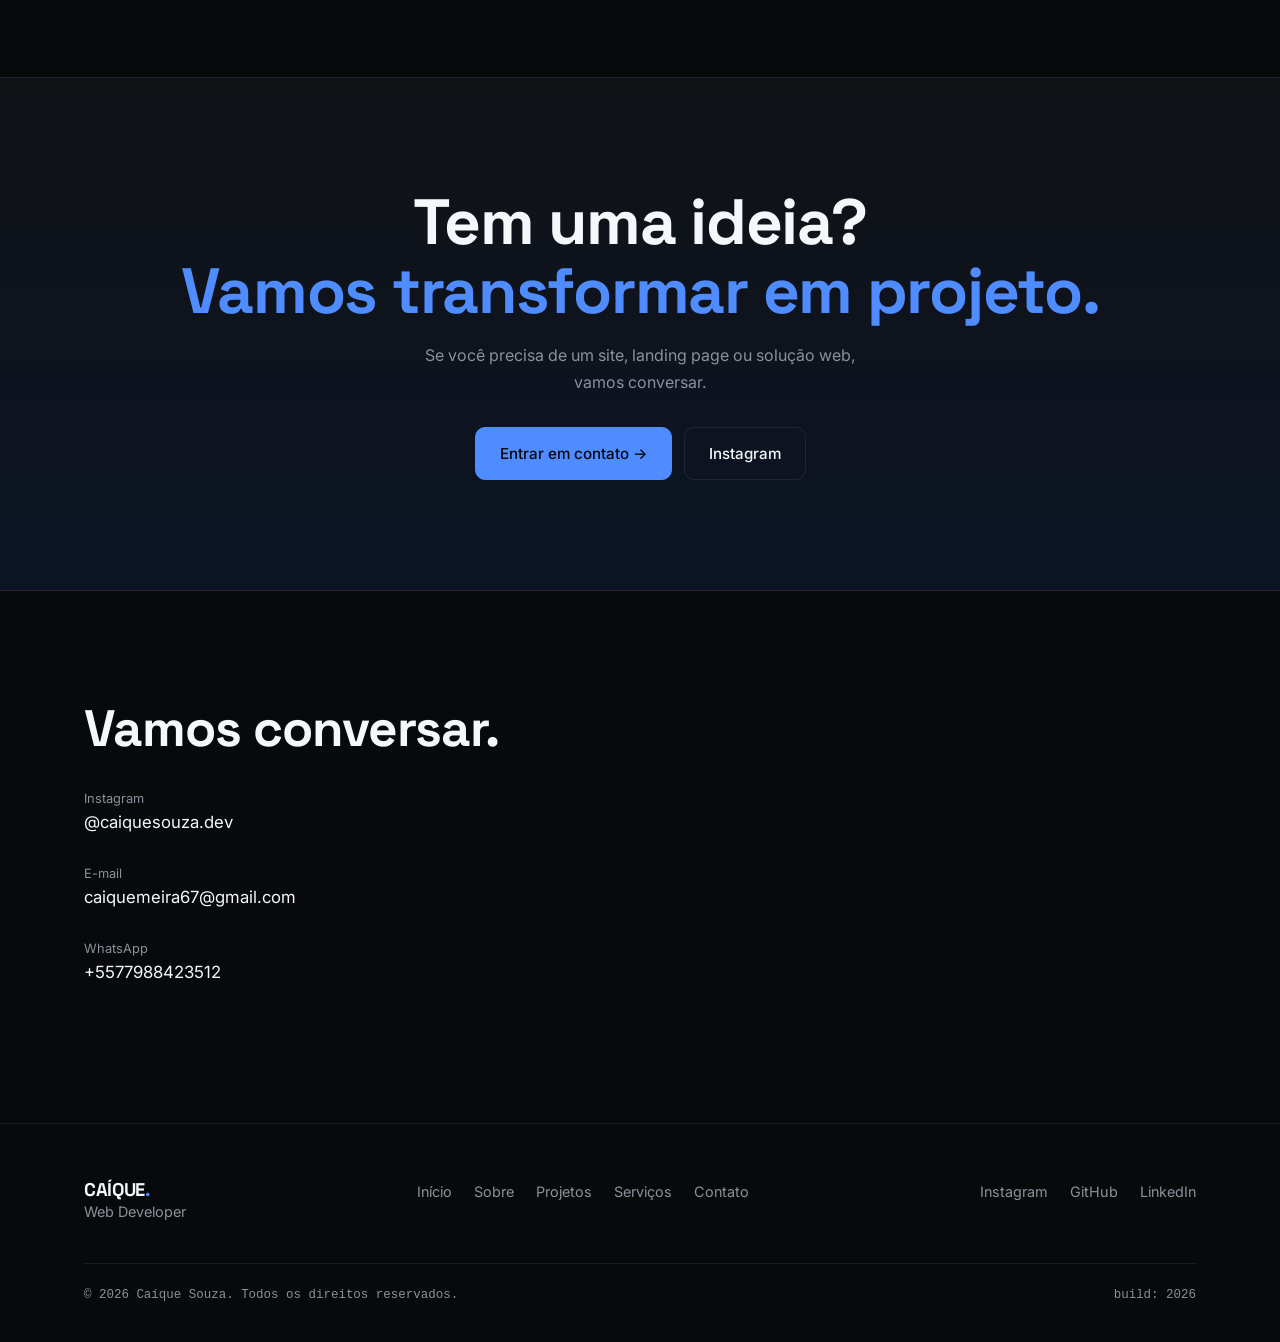
==== commit 1c97bbe0: "atualização das qualificaçoes de conhecimento" ====
--- a/index.html
+++ b/index.html
@@ -144,7 +144,7 @@
   <h2 class="rv">Ferramentas que fazem parte da minha jornada.</h2><p class="sub"></p>
   
   <div class="tg rv">
-   <div class="tl">HTML</div><div class="tl">CSS</div><div class="tl">JavaScript</div><div class="tl">Git</div><div class="tl">GitHub</div><div class="tl">Figma</div><div class="tl">VS Code</div><div class="tl">SQL</div><div class="tl">PHP</div><div class="tl soon">Em breve</div>
+   <div class="tl">HTML</div><div class="tl">CSS</div><div class="tl">JavaScript</div><div class="tl">Git</div><div class="tl">GitHub</div><div class="tl">Figma</div><div class="tl">VS Code</div><div class="tl">SQL</div><div class="tl">PHP</div><div class="tl">Saas</div><div class="tl soon">Em breve</div>
   </div>
  </div>
 </section>
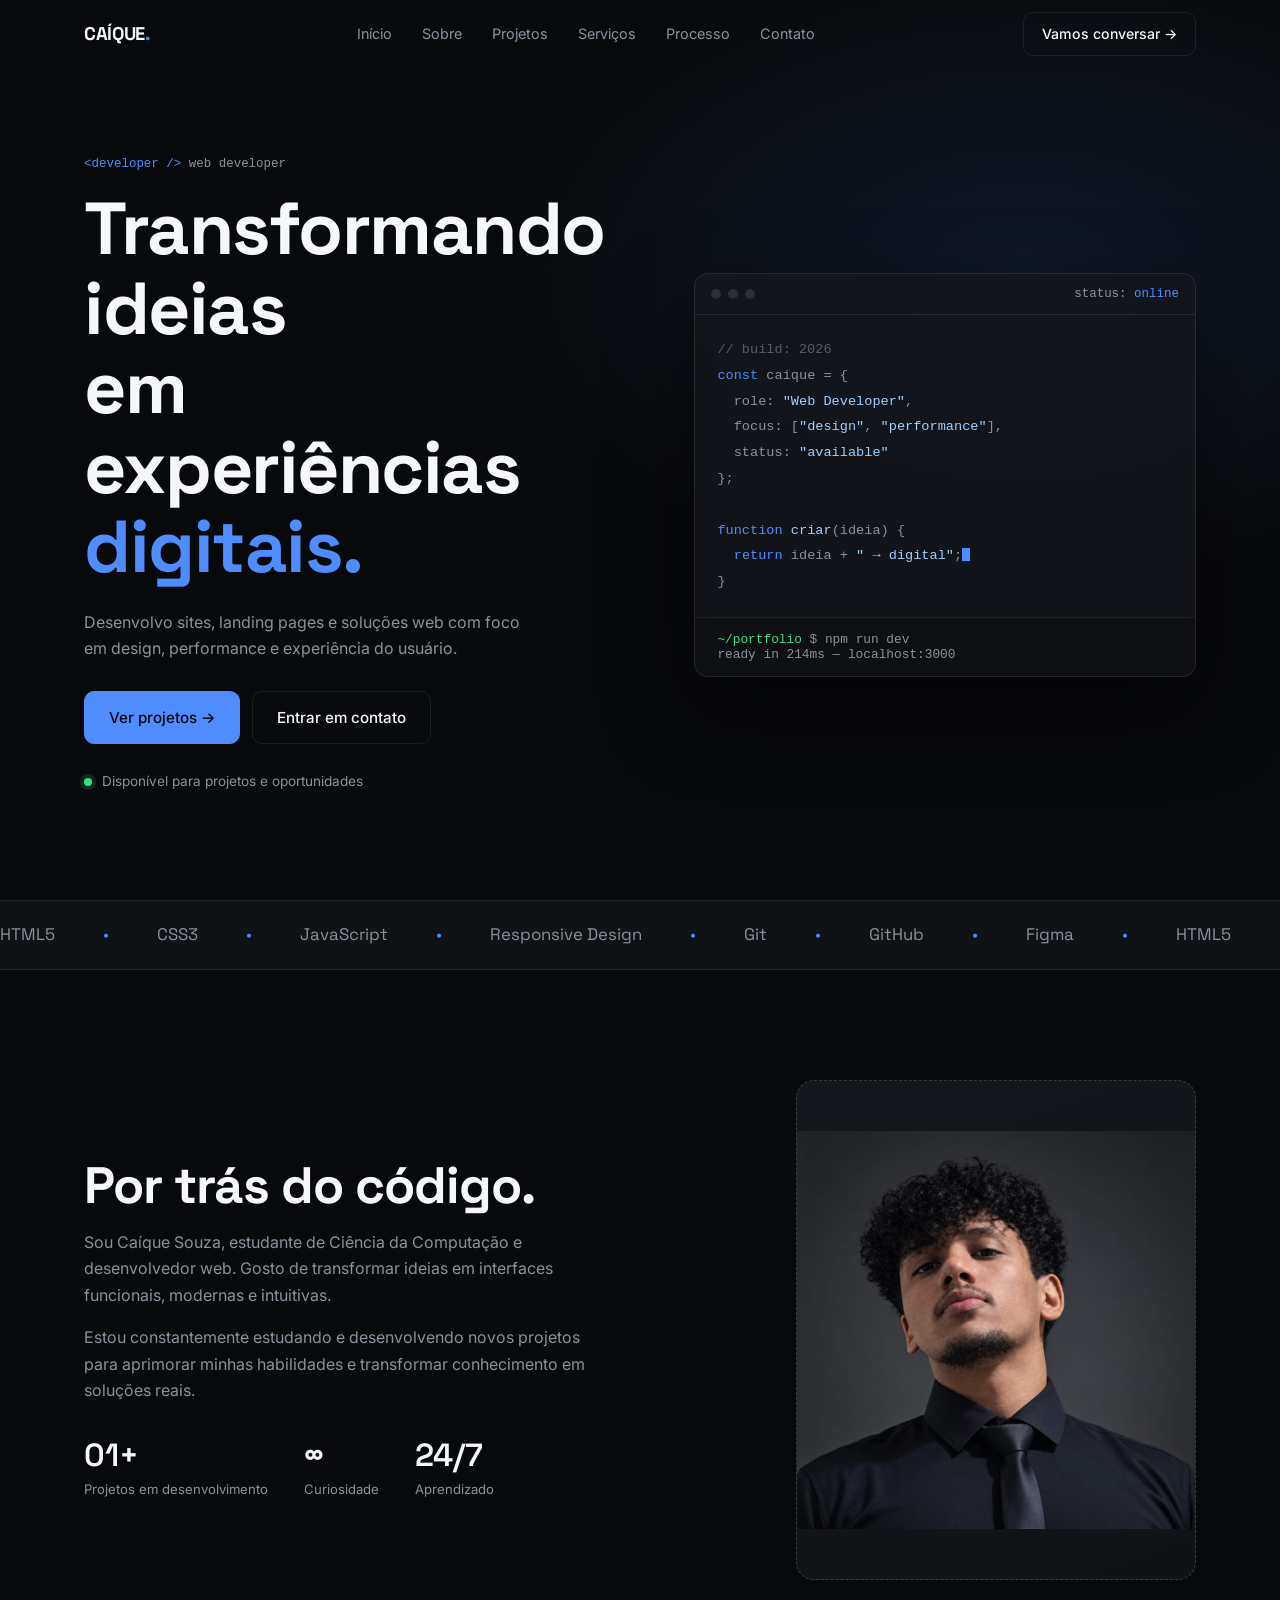
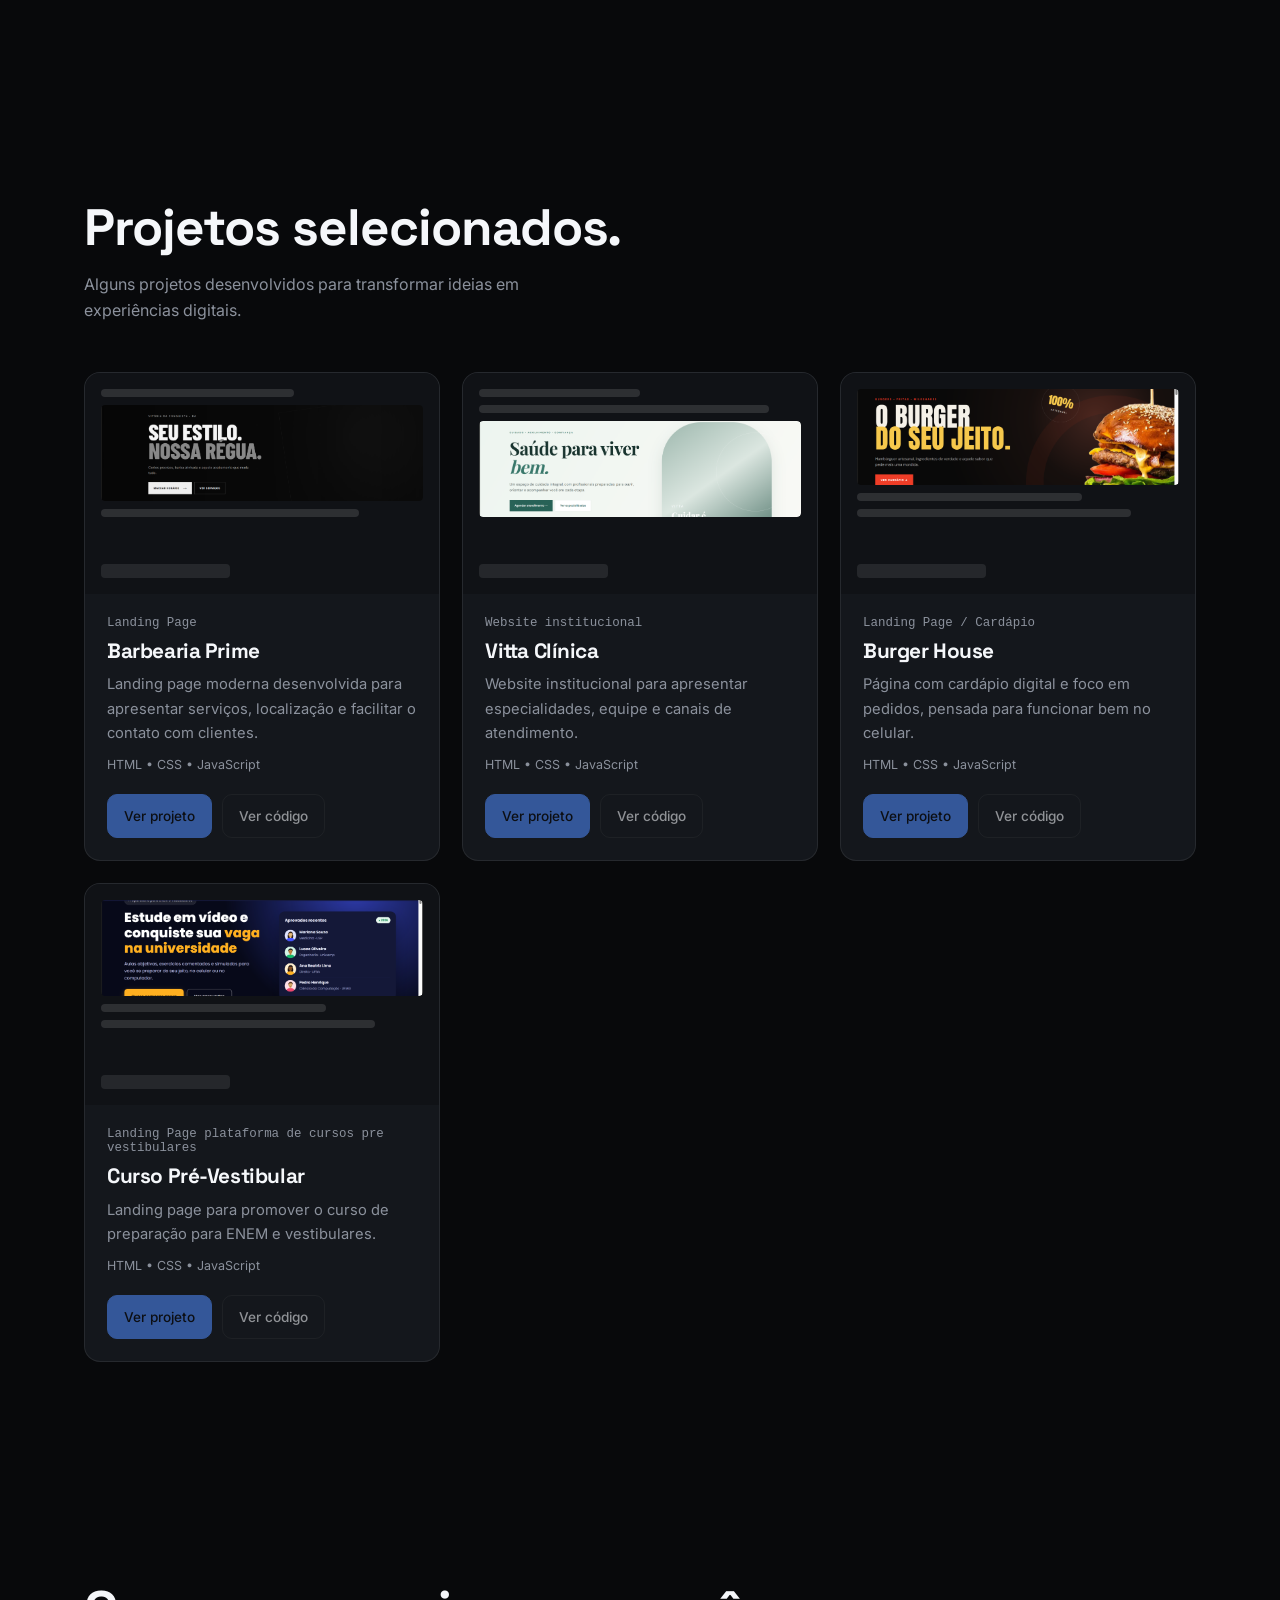
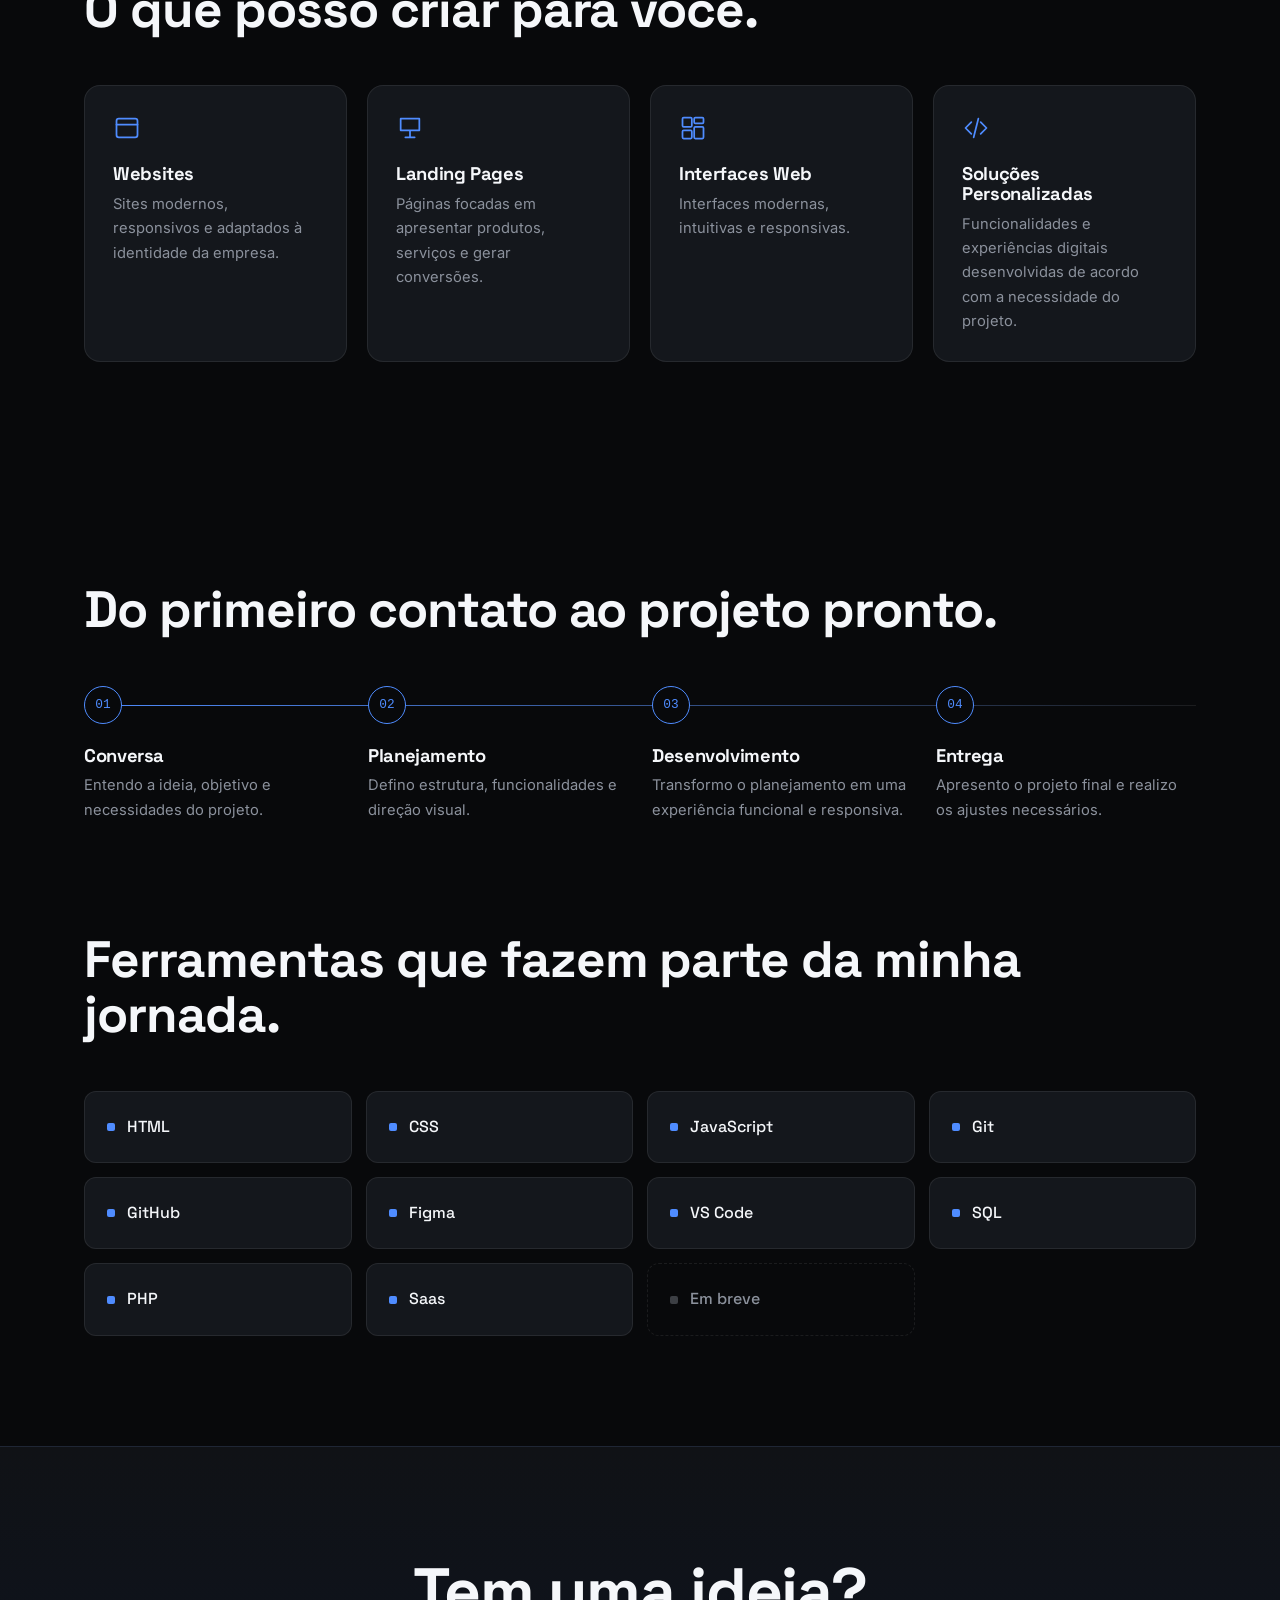
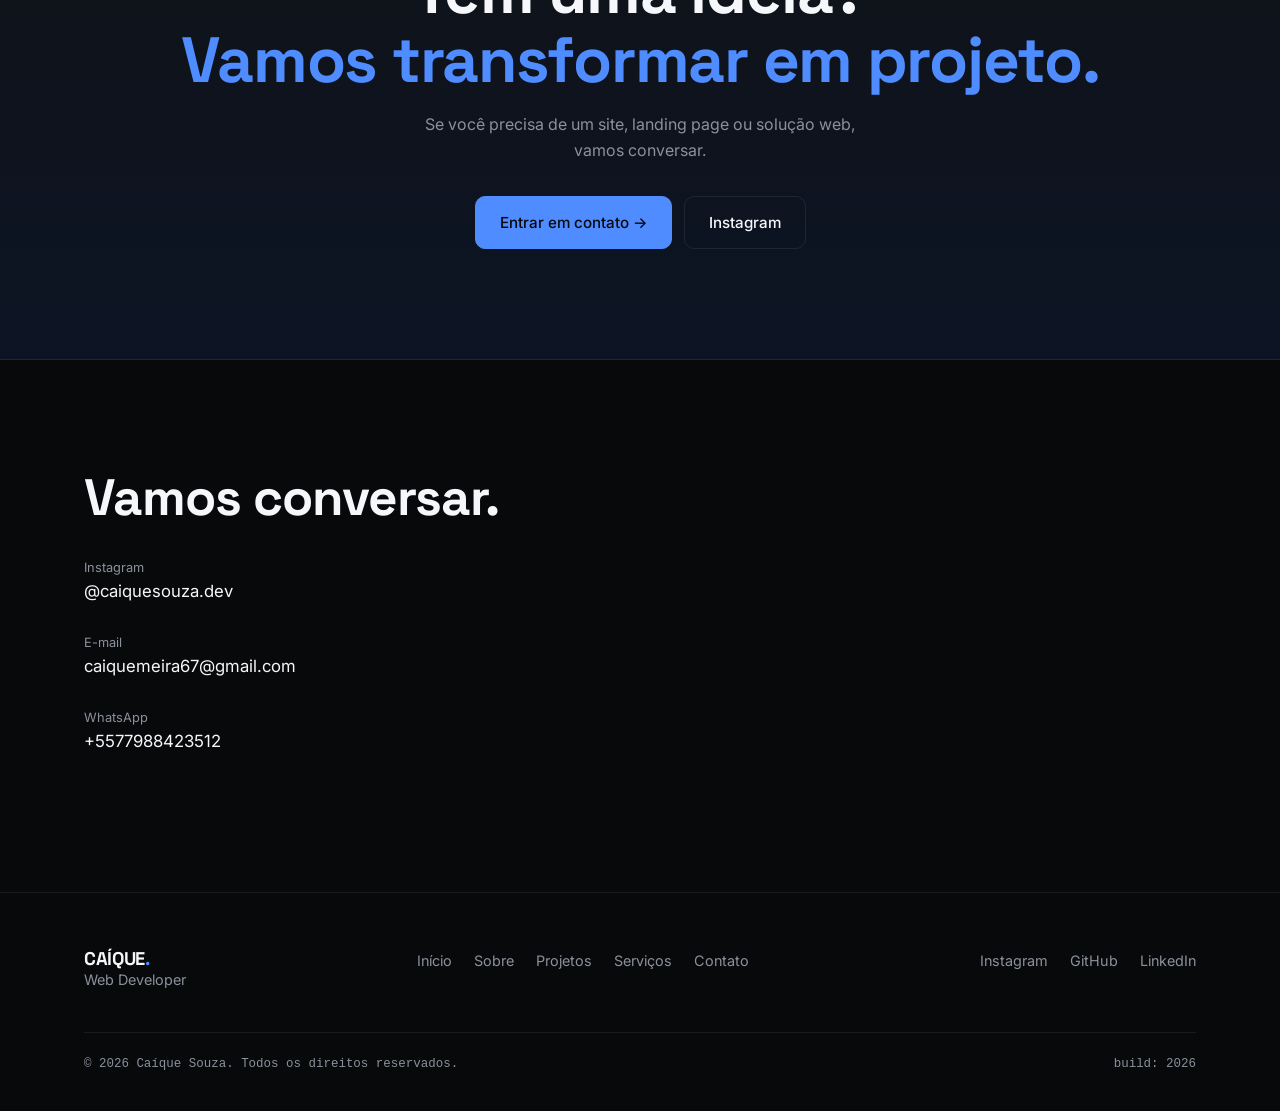
==== commit 3166d524: "remocao da demonstracao principa e adicao de pagina institucional de curso pre vestibular de video a" ====
--- a/index.html
+++ b/index.html
@@ -83,12 +83,18 @@
    <article class="pc rv"><div class="pi"><div><i style="width:60%"></i><i><img src="img/barbearia.png" alt="Barbearia Prime"></i><i style="width:80%"></i><i class="a"></i></div></div>
     <div class="pb"><span class="mono">Landing Page</span><h3>Barbearia Prime</h3><p>Landing page moderna desenvolvida para apresentar serviços, localização e facilitar o contato com clientes.</p><span class="tags">HTML • CSS • JavaScript</span>
     <div class="pa"><a href="barbearia/index.html" class="btn p">Ver projeto</a><a href="#" class="btn">Ver código</a></div></div></article>
-   <article class="pc rv"><div class="pi"><div><i style="width:50%"></i><i style="width:90%"></i><i><img src="img/clinica-vitta.png" alt="clinica vitta"></i><i class="a"></i></div></div>
+  
+    <article class="pc rv"><div class="pi"><div><i style="width:50%"></i><i style="width:90%"></i><i><img src="img/clinica-vitta.png" alt="clinica vitta"></i><i class="a"></i></div></div>
     <div class="pb"><span class="mono">Website institucional</span><h3>Vitta Clínica</h3><p>Website institucional para apresentar especialidades, equipe e canais de atendimento.</p><span class="tags">HTML • CSS • JavaScript</span>
     <div class="pa"><a href="vitta clinica/index.html" class="btn p">Ver projeto</a><a href="#" class="btn">Ver código</a></div></div></article>
-   <article class="pc rv"><div class="pi"><div><i><img src="img/burger-house.png" alt="Burger House"></i><i style="width:70%"></i><i style="width:85%"></i><i class="a"></i></div></div>
+  
+    <article class="pc rv"><div class="pi"><div><i><img src="img/burger-house.png" alt="Burger House"></i><i style="width:70%"></i><i style="width:85%"></i><i class="a"></i></div></div>
     <div class="pb"><span class="mono">Landing Page / Cardápio</span><h3>Burger House</h3><p>Página com cardápio digital e foco em pedidos, pensada para funcionar bem no celular.</p><span class="tags">HTML • CSS • JavaScript</span>
     <div class="pa"><a href="burger-house/index.html" class="btn p">Ver projeto</a><a href="#" class="btn">Ver código</a></div></div></article>
+    
+    <article class="pc rv"><div class="pi"><div><i><img src="img/curso-pre-vestibular.png" alt="Curso Pré-Vestibular"></i><i style="width:70%"></i><i style="width:85%"></i><i class="a"></i></div></div>
+    <div class="pb"><span class="mono">Landing Page plataforma de cursos pre vestibulares</span><h3>Curso Pré-Vestibular</h3><p>Landing page para promover o curso de preparação para ENEM e vestibulares.</p><span class="tags">HTML • CSS • JavaScript</span>
+    <div class="pa"><a href="aprovavideo/index.html" class="btn p">Ver projeto</a><a href="#" class="btn">Ver código</a></div></div></article>
   </div>
  </div>
 </section>
--- a/css/style.css
+++ b/css/style.css
@@ -15,6 +15,10 @@
 * {
   box-sizing: border-box;
   margin: 0;
+}
+
+.ft{
+  display: none; /*mudar quando tiver um projeto melhor para o footer*/
 }
 
 html {
